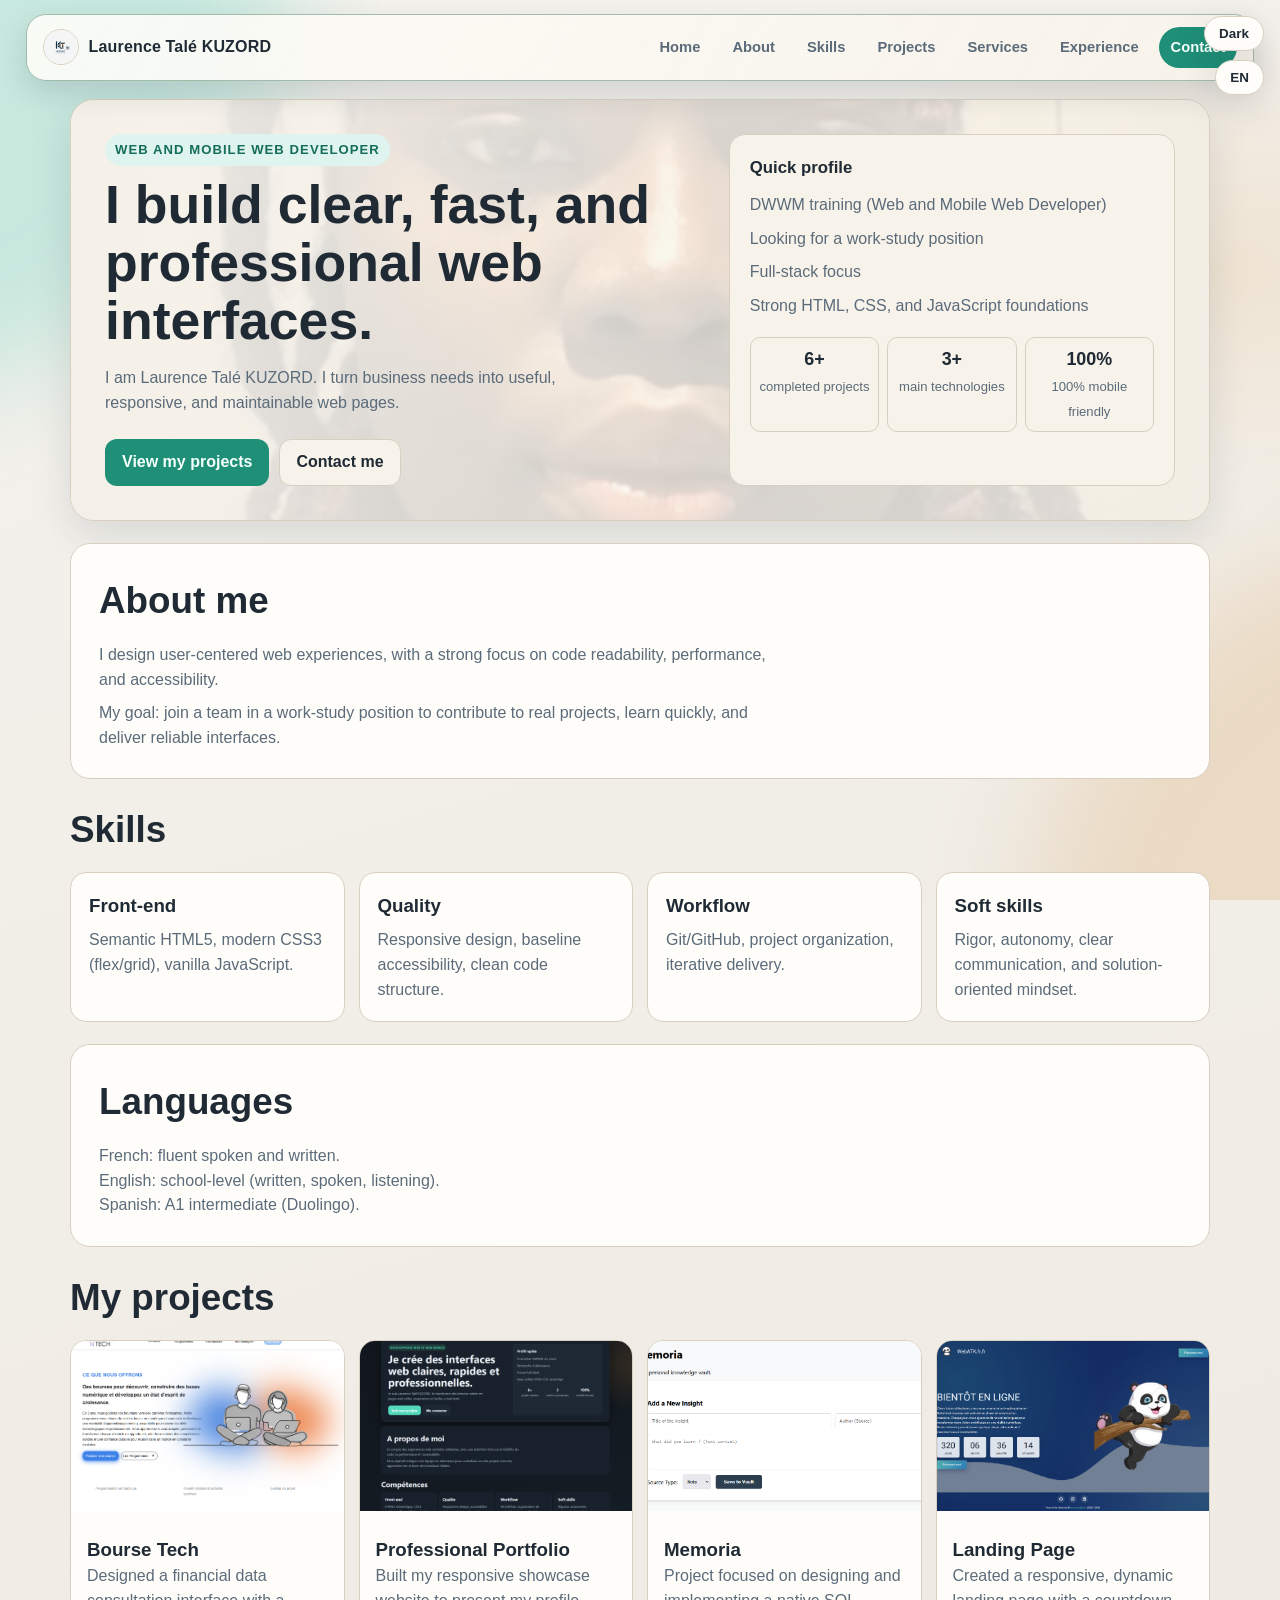
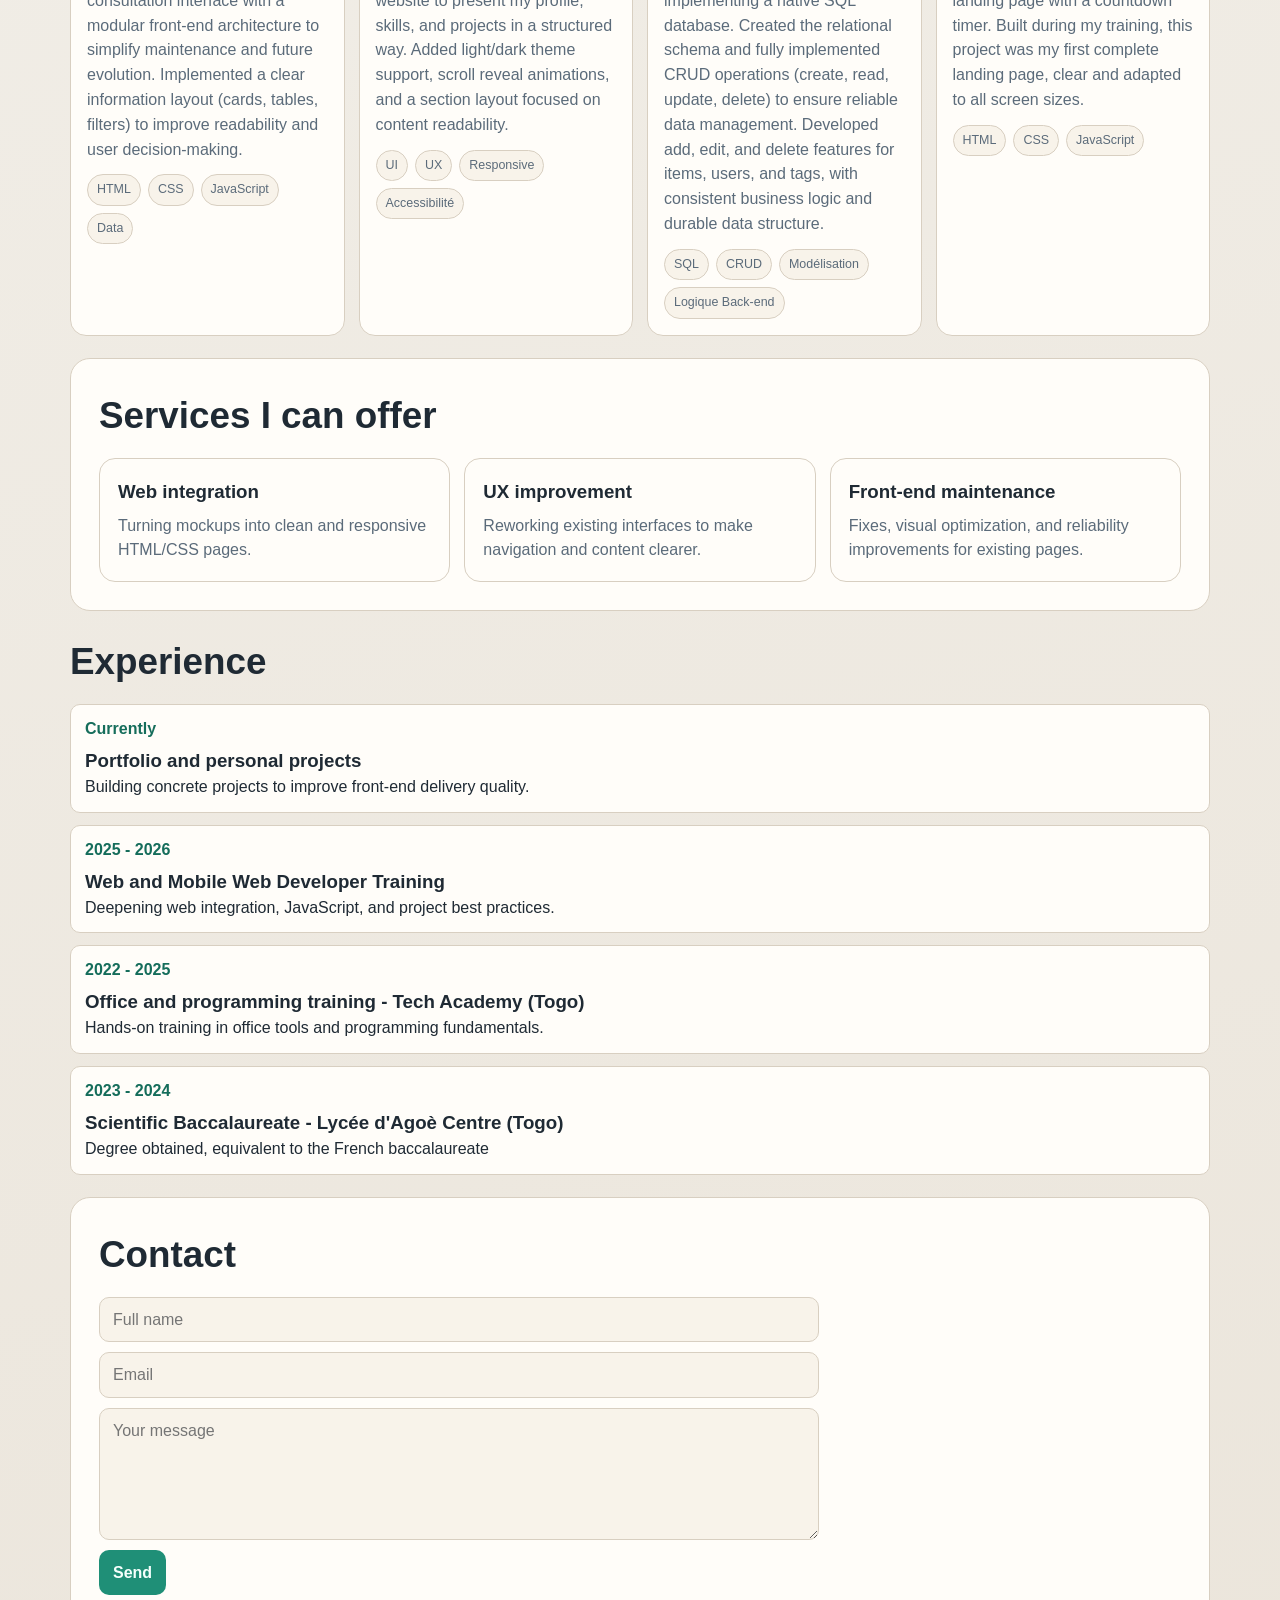
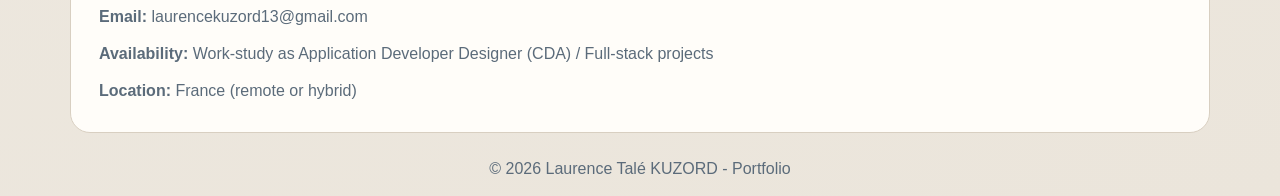
==== index.html @ 9d931af9 "Fix: remove broken background video and invalid custom font" ====
﻿<!doctype html>
<html lang="fr">

<head>
  <meta charset="UTF-8" />
  <meta name="viewport" content="width=device-width, initial-scale=1.0" />
  <title>Portfolio | Laurence Talé KUZORD - Développeuse Web</title>
  <meta name="title" content="Portfolio de Laurence Talé KUZORD - Développeuse Web" />
  <meta name="description"
    content="Portfolio de Laurence Talé KUZORD: développement front-end, intégration responsive, accessibilité et projets web concrets." />
  <meta name="robots" content="index,follow" />
  <meta property="og:type" content="website" />
  <meta property="og:url" content="https://www.monportfolio.test/" />
  <meta property="og:title" content="Portfolio de Laurence Talé KUZORD - Développeuse Web" />
  <meta property="og:description" content="Interfaces web modernes, performantes et accessibles." />
  <meta property="og:image" content="https://www.monportfolio.test/img/logo-800x800.webp" />
  <meta property="og:image:alt" content="Logo du portfolio" />
  <meta name="twitter:card" content="summary_large_image" />
  <meta name="twitter:url" content="https://www.monportfolio.test/" />
  <meta name="twitter:title" content="Portfolio de Laurence Talé KUZORD - Développeuse Web" />
  <meta name="twitter:description" content="Interfaces web modernes, performantes et accessibles." />

  <meta name="twitter:image" content="https://www.monportfolio.test/img/logo-800x800.webp" />
  <meta name="twitter:creator" content="laurenceKuzord" />
  <link rel="icon" href="img/logo-160x160.webp" type="image/webp" />
  <link rel="canonical" href="https://www.monportfolio.test/" />
  <link rel="stylesheet" href="assets/css/style.css" />
</head>

<body>
  <div class="background-scene" aria-hidden="true">
    <div class="background-overlay"></div>
  </div>

  <header class="site-header section">
    <a class="brand" href="#home" aria-label="Retour à l'accueil">
      <img src="img/logo-110x110.webp" alt="Logo Laurence Talé KUZORD" />
      <span>Laurence Talé KUZORD</span>
    </a>
    <button class="nav-toggle" type="button" aria-expanded="false" aria-controls="site-nav"
      aria-label="Ouvrir le menu">Menu</button>
    <nav class="nav" id="site-nav">
      <a href="#home" data-i18n="nav_home">Accueil</a>
      <a href="#about" data-i18n="nav_about">À propos</a>
      <a href="#skills" data-i18n="nav_skills">Compétences</a>
      <a href="#projects" data-i18n="nav_projects">Projets</a>
      <a href="#services" data-i18n="nav_services">Services</a>
      <a href="#experience" data-i18n="nav_experience">Parcours</a>
      <a class="nav-cta" href="#contact" data-i18n="nav_contact">Contact</a>
    </nav>
  </header>

  <main class="site-main">
    <section id="home" class='hero section'>
      <div class="hero-content">
        <p class="eyebrow" data-i18n="hero_eyebrow">Développeuse Web et Web Mobile</p>
        <h1 class="fade-in" data-i18n="hero_title">Je crée des interfaces web claires, rapides et professionnelles.</h1>
        <p class="hero-subtitle" data-i18n="hero_subtitle">
          Je suis Laurence Talé KUZORD. Je transforme des besoins métier en pages web utiles,
          responsives et faciles à maintenir.
        </p>
        <div class="hero-actions">
          <a class="btn btn-primary" href="#projects" data-i18n="hero_cta_projects">Voir mes projets</a>
          <a class="btn btn-ghost" href="#contact" data-i18n="hero_cta_contact">Me contacter</a>
        </div>
      </div>
      <aside class="hero-panel">
        <h2 data-i18n="quick_profile_title">Profil rapide</h2>
        <ul>
          <li data-i18n="quick_item_training">Formation DWWM (Développeuse web et web mobile)</li>
          <li data-i18n="quick_item_search">Recherche d'alternance</li>
          <li data-i18n="quick_item_focus">Focus Full-stack</li>
          <li data-i18n="quick_item_base">Base solide HTML CSS JavaScript</li>
        </ul>
        <div class="stats">
          <div>
            <strong>6+</strong>
            <span data-i18n="stats_projects">projets réalisés</span>
          </div>
          <div>
            <strong>3+</strong>
            <span data-i18n="stats_technos">technos principales</span>
          </div>
          <div>
            <strong>100%</strong>
            <span data-i18n="stats_mobile">mobile friendly</span>
          </div>
        </div>
      </aside>
    </section>

    <section id="about" class="section reveal surface">
      <h2 class="section-title" data-i18n="about_title">À propos de moi</h2>
      <p class="section-text" data-i18n="about_text_1">
        Je conçois des expériences web centrées utilisateur, avec une attention forte sur
        la lisibilité du code, la performance et l'accessibilité.
      </p>
      <p class="section-text" data-i18n="about_text_2">
        Mon objectif: intégrer une équipe en alternance pour contribuer sur des projets concrets,
        apprendre vite et livrer des interfaces fiables.
      </p>
    </section>

    <section id="skills" class="section reveal">
      <h2 class="section-title" data-i18n="skills_title">Compétences</h2>
      <div class="skills-grid">
        <article class="info-card">
          <h3 data-i18n="skills_front_title">Front-end</h3>
          <p data-i18n="skills_front_text">HTML5 sémantique, CSS3 moderne (flex/grid), JavaScript vanilla.</p>
        </article>
        <article class="info-card">
          <h3 data-i18n="skills_quality_title">Qualité</h3>
          <p data-i18n="skills_quality_text">Responsive design, accessibilité de base, structure de code propre.</p>
        </article>
        <article class="info-card">
          <h3 data-i18n="skills_workflow_title">Workflow</h3>
          <p data-i18n="skills_workflow_text">Git/GitHub, organisation de projet, itération par livrables.</p>
        </article>
        <article class="info-card">
          <h3 data-i18n="skills_soft_title">Soft skills</h3>
          <p data-i18n="skills_soft_text">Rigueur, autonomie, communication claire et orientation solution.</p>
        </article>
      </div>
    </section>

    <section id="languages" class="section reveal surface">
      <h2 class="section-title" data-i18n="languages_title">Langues</h2>
      <p class="section-text">
        <span data-i18n="languages_line_1">Français : maîtrise orale et écrite.</span><br />
        <span data-i18n="languages_line_2">Anglais : niveau scolaire (écrit, oral, compréhension).</span><br />
        <span data-i18n="languages_line_3">Espagnol : A1 intermédiaire (Duolingo).</span>
      </p>
    </section>

    <section id="projects" class="section reveal">
      <h2 class="section-title" data-i18n="projects_title">Mes projets</h2>
      <div class="projects">
        <article class="card">
          <img src="img/logo-800x800.webp" alt="Bourse Tech" loading="lazy" />
          <div class="card-content">
            <h3 data-i18n="project_1_title">Bourse Tech</h3>
            <p data-i18n="project_1_text">
              Conception d'une interface de consultation orientée données financières, avec une
              architecture front-end modulaire pour faciliter la maintenance et l'évolution du projet.
              Mise en place d'une présentation claire des informations (cartes, tableaux, filtres)
              afin d'améliorer la lecture et la prise de décision utilisateur.
            </p>
            <p class="chip-row">
              <span class="chip">HTML</span>
              <span class="chip">CSS</span>
              <span class="chip">JavaScript</span>
              <span class="chip">Data </span>
            </p>
          </div>
        </article>
        <article class="card">
          <img src="img/logo-200x200.webp" alt="Projet Portfolio" loading="lazy" />
          <div class="card-content">
            <h3 data-i18n="project_2_title">Portfolio Professionnel</h3>
            <p data-i18n="project_2_text">
              Réalisation de mon site vitrine responsive pour présenter mon profil, mes compétences
              et mes projets de manière structurée. Intégration d'un système de thème clair/sombre,
              d'animations de reveal au scroll et d'une organisation de sections orientée expérience
              utilisateur pour renforcer la lisibilité du contenu.
            </p>
            <p class="chip-row">
              <span class="chip">UI</span>
              <span class="chip">UX</span>
              <span class="chip">Responsive</span>
              <span class="chip">Accessibilité</span>
            </p>
          </div>
        </article>
        <article class="card">
          <img src="img/logo-96x96.webp" alt="Projet Memoria" loading="lazy" />
          <div class="card-content">
            <h3 data-i18n="project_3_title">Memoria</h3>
            <p data-i18n="project_3_text">
              Projet centré sur la conception et l'implémentation d'une base de données en SQL natif.
              Création du schéma relationnel et mise en œuvre complète des opérations CRUD (création,
              lecture, mise à jour, suppression) pour garantir une gestion fiable des données.
              Développement des fonctionnalités d'ajout, modification et suppression des pépites,
              des utilisateurs et des tags, avec une logique métier cohérente et une structure
              de données durable.
            </p>
            <p class="chip-row">
              <span class="chip">SQL</span>
              <span class="chip">CRUD</span>
              <span class="chip">Modélisation</span>
              <span class="chip">Logique Back-end</span>
            </p>
          </div>
        </article>
        <article class="card">
          <img src="img/logo-700x700.webp" alt="Projet Landing Page" loading="lazy" />
          <div class="card-content">
            <h3 data-i18n="project_4_title">Landing Page</h3>
            <p data-i18n="project_4_text">
              Création d'une landing page responsive et dynamique avec un compte à rebours.
              Ce projet, réalisé en formation, m'a permis de concevoir pour la première fois
              une landing page complète, claire et adaptée à tous les écrans.
            </p>
            <p class="chip-row">
              <span class="chip">HTML</span>
              <span class="chip">CSS</span>
              <span class="chip">JavaScript</span>
            </p>
          </div>
        </article>
      </div>
    </section>

    <section id="services" class="section reveal surface">
      <h2 class="section-title" data-i18n="services_title">Services que je peux proposer</h2>
      <div class="services-list">
        <article class="info-card">
          <h3 data-i18n="service_1_title">Intégration web</h3>
          <p data-i18n="service_1_text">Transformation de maquettes en pages HTML/CSS propres et adaptatives.</p>
        </article>
        <article class="info-card">
          <h3 data-i18n="service_2_title">Amélioration UX</h3>
          <p data-i18n="service_2_text">Reprise d'interfaces existantes pour clarifier la navigation et les contenus.
          </p>
        </article>
        <article class="info-card">
          <h3 data-i18n="service_3_title">Maintenance front</h3>
          <p data-i18n="service_3_text">Corrections, optimisation visuelle, et fiabilisation de pages existantes.</p>
        </article>
      </div>
    </section>

    <section id="experience" class="section reveal">
      <h2 class="section-title" data-i18n="experience_title">Parcours</h2>
      <div class="timeline">
        <article class="timeline-item">
          <p class="timeline-date" data-i18n="exp_1_date">Actuellement</p>
          <h3 data-i18n="exp_1_title">Portfolio et projets personnels</h3>
          <p data-i18n="exp_1_text">Création de projets concrets pour renforcer la qualité de livraison front-end.</p>
        </article>
        <article class="timeline-item">
          <p class="timeline-date" data-i18n="exp_2_date">2025 - 2026</p>
          <h3 data-i18n="exp_2_title">Formation Développeuse Web et Web Mobile</h3>
          <p data-i18n="exp_2_text">Approfondissement en intégration web, JavaScript et bonnes pratiques de projet.</p>
        </article>
        <article class="timeline-item">
          <p class="timeline-date" data-i18n="exp_3_date">2022 - 2025</p>
          <h3 data-i18n="exp_3_title">Formation en bureautique et en programmation - Tech Academy (Togo)</h3>
          <p data-i18n="exp_3_text">Formation pratique en outils bureautiques et en bases de la programmation.</p>
        </article>
        <article class="timeline-item">
          <p class="timeline-date" data-i18n="exp_4_date">2023 - 2024</p>
          <h3 data-i18n="exp_4_title">Baccalauréat scientifique - Lycée d'Agoè Centre (Togo)</h3>
          <p data-i18n="exp_4_text">Diplôme obtenu, équivalent au baccalauréat français.</p>
        </article>
      </div>
    </section>

    <section id="contact" class="section reveal surface">
      <h2 class="section-title" data-i18n="contact_title">Contact</h2>
      <form class="contact-form" action="https://formsubmit.co/laurencekuzord13@gmail.com" method="POST"
        data-next-path="pages/message-envoye.html">
        <input type="hidden" name="_subject" value="Nouveau message depuis ton portfolio" />
        <input type="hidden" name="_captcha" value="false" />
        <input type="hidden" name="_template" value="table" />
        <input type="hidden" name="_next" value="https://formsubmit.co/thanks" />
        <input type="text" name="_honey" style="display:none" tabindex="-1" autocomplete="off" />
        <input type="text" name="name" required autocomplete="name" placeholder="Nom complet"
          data-i18n-placeholder="contact_name" />
        <input type="email" name="email" required autocomplete="email" placeholder="Email"
          data-i18n-placeholder="contact_email" />
        <textarea name="message" rows="5" required placeholder="Votre message"
          data-i18n-placeholder="contact_message"></textarea>
        <button type="submit" data-i18n="contact_submit">Envoyer</button>
      </form>
      <div class="contact-cards">
        <p class="section-text"><strong data-i18n="contact_email_label">Email:</strong> laurencekuzord13@gmail.com</p>
        <p class="section-text"><strong data-i18n="contact_availability_label">Disponibilité:</strong> <span
            data-i18n="contact_availability_value">Alternance Conceptrice développeuse d'application (CDA) / Projets
            full-stack</span></p>
        <p class="section-text"><strong data-i18n="contact_zone_label">Zone:</strong> <span
            data-i18n="contact_zone_value">France (remote ou hybride)</span></p>
      </div>
    </section>
  </main>

  <footer class="site-footer section">
    <p>
      &copy; <span id="js-year">2026</span>
      <span data-i18n="footer_text">Laurence Talé KUZORD - Portfolio</span>
    </p>
  </footer>

  <script src="assets/js/app.js"></script>
</body>

</html>
---- assets/css/style.css ----
﻿:root {
  --font-base: "Segoe UI", Tahoma, sans-serif;
  --bg: #f4f2ed;
  --bg-2: #ebe5db;
  --panel: #fffdf9;
  --panel-strong: #f8f3ea;
  --text: #1f2a34;
  --muted: #5b6b7a;
  --line: #d8cfc1;
  --accent: #1f8f77;
  --accent-2: #156d5b;
  --accent-soft: #dff4ef;
  --shadow: 0 14px 40px rgba(25, 43, 56, 0.12);
}

[data-theme="dark"] {
  --bg: #11161c;
  --bg-2: #1a242f;
  --panel: #17202b;
  --panel-strong: #1d2834;
  --text: #edf2f8;
  --muted: #b6c0cd;
  --line: #2d3b4b;
  --accent: #53d8bb;
  --accent-2: #3db89f;
  --accent-soft: #213a36;
  --shadow: 0 18px 48px rgba(0, 0, 0, 0.38);
}

* {
  box-sizing: border-box;
  margin: 0;
  padding: 0;
}

html {
  scroll-behavior: smooth;
}

body {
  position: relative;
  isolation: isolate;
  min-height: 100dvh;
  font-family: var(--font-base);
  color: var(--text);
  line-height: 1.55;
  background:
    radial-gradient(900px 480px at 12% -8%, #d9ece7 0%, transparent 62%),
    radial-gradient(800px 420px at 95% 8%, #efe3d2 0%, transparent 58%),
    linear-gradient(165deg, var(--bg), var(--bg-2));
}

[data-theme="dark"] body {
  background:
    radial-gradient(900px 480px at 12% -8%, #1e3a37 0%, transparent 62%),
    radial-gradient(800px 420px at 95% 8%, #3a2f22 0%, transparent 58%),
    linear-gradient(165deg, var(--bg), var(--bg-2));
}

.background-scene {
  position: fixed;
  inset: 0;
  z-index: -2;
  overflow: hidden;
  pointer-events: none;
}

.background-video {
  width: 100%;
  height: 100%;
  object-fit: cover;
  opacity: 0.24;
  filter: saturate(1.08) contrast(1.05);
}

[data-theme="dark"] .background-video {
  opacity: 0.2;
  filter: saturate(0.92) brightness(0.62) contrast(1.15);
}

.background-overlay {
  position: absolute;
  inset: -16%;
}

.background-overlay::before,
.background-overlay::after {
  content: "";
  position: absolute;
  width: 62vmax;
  height: 62vmax;
  border-radius: 50%;
  opacity: 0.28;
  filter: blur(56px);
}

.background-overlay::before {
  top: -22%;
  left: -18%;
  background: #56d0bb;
  animation: floatBlobOne 18s ease-in-out infinite alternate;
}

.background-overlay::after {
  right: -20%;
  bottom: -24%;
  background: #d9a86c;
  animation: floatBlobTwo 22s ease-in-out infinite alternate;
}

@keyframes floatBlobOne {
  0% {
    transform: translate3d(-2%, 0, 0) scale(1);
  }
  100% {
    transform: translate3d(8%, 8%, 0) scale(1.12);
  }
}

@keyframes floatBlobTwo {
  0% {
    transform: translate3d(0, 0, 0) scale(1);
  }
  100% {
    transform: translate3d(-10%, -8%, 0) scale(1.14);
  }
}

a {
  color: inherit;
}

.site-main {
  display: grid;
  gap: 22px;
  padding: 0 0 24px;
}

.section {
  width: min(1140px, 92%);
  margin: 0 auto;
}

.site-header {
  position: sticky;
  top: 12px;
  z-index: 1100;
  width: min(1280px, 96vw);
  display: flex;
  align-items: center;
  justify-content: space-between;
  gap: 18px;
  padding: 12px 16px;
  margin-top: 14px;
  margin-bottom: 18px;
  border: 1px solid color-mix(in srgb, var(--line) 70%, var(--accent) 30%);
  border-radius: 20px;
  backdrop-filter: blur(10px);
  box-shadow: 0 12px 28px rgba(20, 34, 48, 0.14);
  background:
    linear-gradient(120deg, color-mix(in srgb, var(--panel) 88%, transparent), color-mix(in srgb, var(--panel-strong) 78%, transparent));
}

.nav-toggle {
  display: none;
  border: 1px solid var(--line);
  border-radius: 999px;
  padding: 8px 12px;
  font: 700 0.88rem/1 var(--font-base);
  color: var(--text);
  background: var(--panel);
  cursor: pointer;
}

.brand {
  display: inline-flex;
  align-items: center;
  gap: 10px;
  font-weight: 800;
  text-decoration: none;
  letter-spacing: 0.01em;
}

.brand img {
  width: 36px;
  height: 36px;
  border-radius: 50%;
  border: 1px solid var(--line);
}

.nav {
  display: flex;
  align-items: center;
  flex-wrap: wrap;
  justify-content: flex-end;
  gap: 8px;
}

.nav a {
  text-decoration: none;
  font-weight: 700;
  font-size: 0.92rem;
  color: var(--muted);
  padding: 8px 11px;
  border: 1px solid transparent;
  border-radius: 999px;
  transition: background-color 0.2s ease, color 0.2s ease, border-color 0.2s ease;
}

.nav a:hover {
  color: var(--text);
  background: var(--accent-soft);
  border-color: color-mix(in srgb, var(--accent) 40%, var(--line));
}

.nav .nav-cta {
  color: #f5fffc;
  background: var(--accent);
  border-color: transparent;
}

.nav .nav-cta:hover {
  color: #f5fffc;
  background: var(--accent-2);
  border-color: transparent;
}

.hero {
  position: relative;
  overflow: hidden;
  display: grid;
  grid-template-columns: 1.15fr 0.85fr;
  gap: 20px;
  align-items: stretch;
  padding: 34px;
  border-radius: 24px;
  border: 1px solid var(--line);
  background: var(--panel);
  box-shadow: var(--shadow);
}

.hero::before,
.hero::after {
  content: "";
  position: absolute;
  inset: 0;
  pointer-events: none;
}

.hero::before {
  z-index: 0;
  background-image: url("../../img/logo-500x500.webp");
  background-size: cover;
  background-position: center;
  opacity: 0.36;
  filter: saturate(1.05) brightness(1.08);
  transform: scale(1);
}

.hero::after {
  z-index: 0;
  background:
    linear-gradient(105deg, rgba(244, 242, 237, 0.78) 12%, rgba(244, 242, 237, 0.52) 56%, rgba(244, 242, 237, 0.68) 100%);
}

[data-theme="dark"] .hero::before {
  opacity: 0.28;
  filter: saturate(0.95) brightness(0.9);
}

[data-theme="dark"] .hero::after {
  background:
    linear-gradient(105deg, rgba(17, 22, 28, 0.78) 12%, rgba(17, 22, 28, 0.56) 56%, rgba(17, 22, 28, 0.72) 100%);
}

.hero-content,
.hero-panel {
  position: relative;
  z-index: 1;
}

.hero-content h1 {
  font-size: clamp(2rem, 4.8vw, 3.35rem);
  line-height: 1.08;
  margin: 10px 0 16px;
  max-width: 22ch;
}

.eyebrow {
  display: inline-flex;
  align-items: center;
  font-size: 0.82rem;
  font-weight: 800;
  letter-spacing: 0.08em;
  text-transform: uppercase;
  color: var(--accent-2);
  padding: 6px 10px;
  border-radius: 999px;
  background: var(--accent-soft);
}

.hero-subtitle {
  color: var(--muted);
  max-width: 56ch;
}

.hero-actions {
  display: flex;
  flex-wrap: wrap;
  gap: 10px;
  margin-top: 24px;
}

.btn {
  display: inline-flex;
  align-items: center;
  justify-content: center;
  min-height: 44px;
  padding: 10px 16px;
  border-radius: 12px;
  font-weight: 800;
  text-decoration: none;
  border: 1px solid transparent;
}

.btn-primary {
  color: #f5fffc;
  background: var(--accent);
}

.btn-primary:hover {
  background: var(--accent-2);
}

.btn-ghost {
  color: var(--text);
  border-color: var(--line);
  background: var(--panel-strong);
}

.hero-panel {
  padding: 20px;
  border-radius: 16px;
  border: 1px solid var(--line);
  background: var(--panel-strong);
}

.hero-panel h2 {
  font-size: 1.05rem;
  margin-bottom: 12px;
}

.hero-panel ul {
  list-style: none;
  display: grid;
  gap: 9px;
  margin-bottom: 18px;
}

.hero-panel li {
  color: var(--muted);
}

.stats {
  display: grid;
  grid-template-columns: repeat(3, minmax(0, 1fr));
  gap: 8px;
}

.stats div {
  border: 1px solid var(--line);
  border-radius: 10px;
  padding: 8px;
  text-align: center;
}

.stats strong {
  display: block;
  font-size: 1.12rem;
}

.stats span {
  color: var(--muted);
  font-size: 0.82rem;
}

.surface {
  border: 1px solid var(--line);
  border-radius: 20px;
  padding: 28px;
  background: var(--panel);
}

.section-title {
  font-size: clamp(1.55rem, 3.4vw, 2.3rem);
  margin-bottom: 14px;
}

.section-text {
  max-width: 78ch;
  color: var(--muted);
  overflow-wrap: anywhere;
}

.section-text + .section-text {
  margin-top: 8px;
}

.skills-grid,
.services-list,
.projects {
  display: grid;
  grid-template-columns: repeat(auto-fit, minmax(230px, 1fr));
  gap: 14px;
}

.info-card,
.card {
  border: 1px solid var(--line);
  border-radius: 16px;
  background: var(--panel);
  overflow: hidden;
  transition: transform 0.3s ease, box-shadow 0.3s ease, border-color 0.3s ease;
}

.card.is-animated,
.info-card.is-animated,
.timeline-item.is-animated {
  opacity: 0;
  transform: translateY(26px) scale(0.98);
}

.card.in-view,
.info-card.in-view,
.timeline-item.in-view {
  opacity: 1;
  transform: translateY(0) scale(1);
  transition:
    opacity 0.55s ease,
    transform 0.55s ease,
    box-shadow 0.3s ease,
    border-color 0.3s ease;
  transition-delay: var(--card-delay, 0ms);
}

.info-card {
  padding: 18px;
}

.info-card h3 {
  margin-bottom: 8px;
}

.info-card p {
  color: var(--muted);
}

.card img {
  width: 100%;
  height: 170px;
  object-fit: cover;
  cursor: zoom-in;
  transition: transform 0.35s ease;
}

.card:hover img {
  transform: scale(1.03);
}

.card:hover,
.info-card:hover,
.timeline-item:hover {
  transform: translateY(-6px);
  box-shadow: var(--shadow);
  border-color: color-mix(in srgb, var(--accent) 42%, var(--line));
}

.card-content {
  padding: 16px;
}

.card-content p {
  color: var(--muted);
}

.chip-row {
  display: flex;
  flex-wrap: wrap;
  gap: 7px;
  margin-top: 12px;
}

.chip {
  font-size: 0.78rem;
  padding: 5px 9px;
  border-radius: 999px;
  border: 1px solid var(--line);
  background: var(--panel-strong);
}

.timeline {
  display: grid;
  gap: 12px;
}

.timeline-item {
  border-left: 4px solid var(--accent);
  border-radius: 10px;
  padding: 12px 14px;
  background: var(--panel);
  border: 1px solid var(--line);
}

.timeline-date {
  color: var(--accent-2);
  font-weight: 800;
  margin-bottom: 4px;
}

.contact-form {
  display: grid;
  gap: 10px;
  max-width: 720px;
}

.contact-form input,
.contact-form textarea,
.contact-form button {
  border-radius: 10px;
  border: 1px solid var(--line);
  font: 500 1rem/1.35 var(--font-base);
  padding: 11px 13px;
}

.contact-form input,
.contact-form textarea {
  color: var(--text);
  background: var(--panel-strong);
}

.contact-form button {
  width: fit-content;
  cursor: pointer;
  font-weight: 800;
  border-color: transparent;
  color: #f5fffc;
  background: var(--accent);
}

.contact-form button:hover {
  background: var(--accent-2);
}

.contact-cards {
  margin-top: 10px;
  display: grid;
  gap: 4px;
}

.site-footer {
  text-align: center;
  color: var(--muted);
  margin-bottom: 14px;
}

.fade-in {
  opacity: 0;
  animation: fadeIn 0.9s ease forwards;
}

@keyframes fadeIn {
  to {
    opacity: 1;
  }
}

.reveal {
  opacity: 0;
  transform: translateY(32px);
  transition: transform 0.6s ease, opacity 0.6s ease;
}

.reveal.active {
  opacity: 1;
  transform: translateY(0);
}

.theme-toggle,
.lang-toggle,
.scroll-top {
  position: fixed;
  right: 16px;
  border: 1px solid var(--line);
  border-radius: 999px;
  padding: 10px 14px;
  font: 700 0.84rem/1 var(--font-base);
  color: var(--text);
  background: var(--panel);
  cursor: pointer;
  box-shadow: var(--shadow);
  z-index: 2000;
}

.theme-toggle {
  top: 16px;
}

.lang-toggle {
  top: 60px;
}

.scroll-top {
  bottom: 16px;
  opacity: 0;
  pointer-events: none;
  transform: translateY(8px);
  transition: opacity 0.2s ease, transform 0.2s ease;
}

.scroll-top.is-visible {
  opacity: 1;
  pointer-events: auto;
  transform: translateY(0);
}

.project-lightbox {
  position: fixed;
  inset: 0;
  z-index: 4000;
  display: grid;
  place-items: center;
  padding: 18px;
  background: rgba(10, 14, 20, 0.78);
  opacity: 0;
  pointer-events: none;
  transition: opacity 0.28s ease;
}

.project-lightbox.is-open {
  opacity: 1;
  pointer-events: auto;
}

.project-lightbox-panel {
  width: min(860px, 100%);
  max-height: 92dvh;
  overflow: auto;
  border-radius: 16px;
  border: 1px solid var(--line);
  background: var(--panel);
  box-shadow: var(--shadow);
  transform: translateY(12px) scale(0.98);
  transition: transform 0.28s ease;
}

.project-lightbox.is-open .project-lightbox-panel {
  transform: translateY(0) scale(1);
}

.project-lightbox-image {
  width: 100%;
  max-height: 58dvh;
  object-fit: cover;
  display: block;
}

.project-lightbox-content {
  padding: 16px;
}

.project-lightbox-content h3 {
  margin-bottom: 8px;
}

.project-lightbox-content p {
  color: var(--muted);
}

.project-lightbox-close {
  position: absolute;
  top: 20px;
  right: 20px;
  z-index: 4100;
  width: 40px;
  height: 40px;
  border: 1px solid var(--line);
  border-radius: 999px;
  color: var(--text);
  background: var(--panel);
  font: 700 1.1rem/1 var(--font-base);
  cursor: pointer;
}

:focus-visible {
  outline: 3px solid var(--accent);
  outline-offset: 2px;
}

@media (max-width: 980px) {
  .site-header {
    position: static;
    flex-wrap: wrap;
    align-items: center;
    gap: 10px;
    margin-bottom: 14px;
  }

  .nav-toggle {
    display: inline-flex;
    margin-left: auto;
  }

  .nav {
    width: 100%;
    max-height: 0;
    overflow: hidden;
    gap: 6px;
    padding-top: 0;
    transition: max-height 0.28s ease, padding-top 0.28s ease;
  }

  .nav.is-open {
    max-height: 420px;
    padding-top: 8px;
  }

  .nav a {
    width: 100%;
    text-align: center;
    padding: 9px 12px;
    border: 1px solid var(--line);
    background: var(--panel-strong);
  }

  .nav .nav-cta {
    color: #f5fffc;
    background: var(--accent);
    border-color: transparent;
  }

  .hero {
    grid-template-columns: 1fr;
    padding: 20px;
  }

  .theme-toggle,
  .lang-toggle,
  .scroll-top {
    right: 12px;
    padding: 9px 12px;
  }
}

@media (max-width: 640px) {
  .section {
    width: 94%;
  }

  .site-header {
    padding: 12px 14px;
  }

  .brand span {
    font-size: 0.92rem;
  }

  .stats {
    grid-template-columns: 1fr;
  }

  .surface {
    padding: 20px;
  }

  .hero {
    padding: 16px;
  }

  .hero-content h1 {
    max-width: none;
  }

  .hero-actions {
    flex-direction: column;
    align-items: stretch;
  }

  .btn {
    width: 100%;
  }

  .skills-grid,
  .services-list,
  .projects {
    grid-template-columns: 1fr;
  }

  .theme-toggle {
    top: 10px;
  }

  .lang-toggle {
    top: 50px;
  }

  .scroll-top {
    bottom: 10px;
  }
}

@media (max-width: 400px) {
  .section {
    width: 96%;
  }

  .surface {
    padding: 16px;
  }

  .project-lightbox {
    padding: 10px;
  }

  .project-lightbox-content {
    padding: 12px;
  }

  .project-lightbox-close {
    top: 10px;
    right: 10px;
  }
}

@media (prefers-reduced-motion: reduce) {
  *,
  *::before,
  *::after {
    animation-duration: 0.01ms !important;
    animation-iteration-count: 1 !important;
    transition-duration: 0.01ms !important;
    scroll-behavior: auto !important;
  }

  .background-video {
    display: none;
  }

  .background-overlay::before,
  .background-overlay::after {
    animation: none;
  }
}
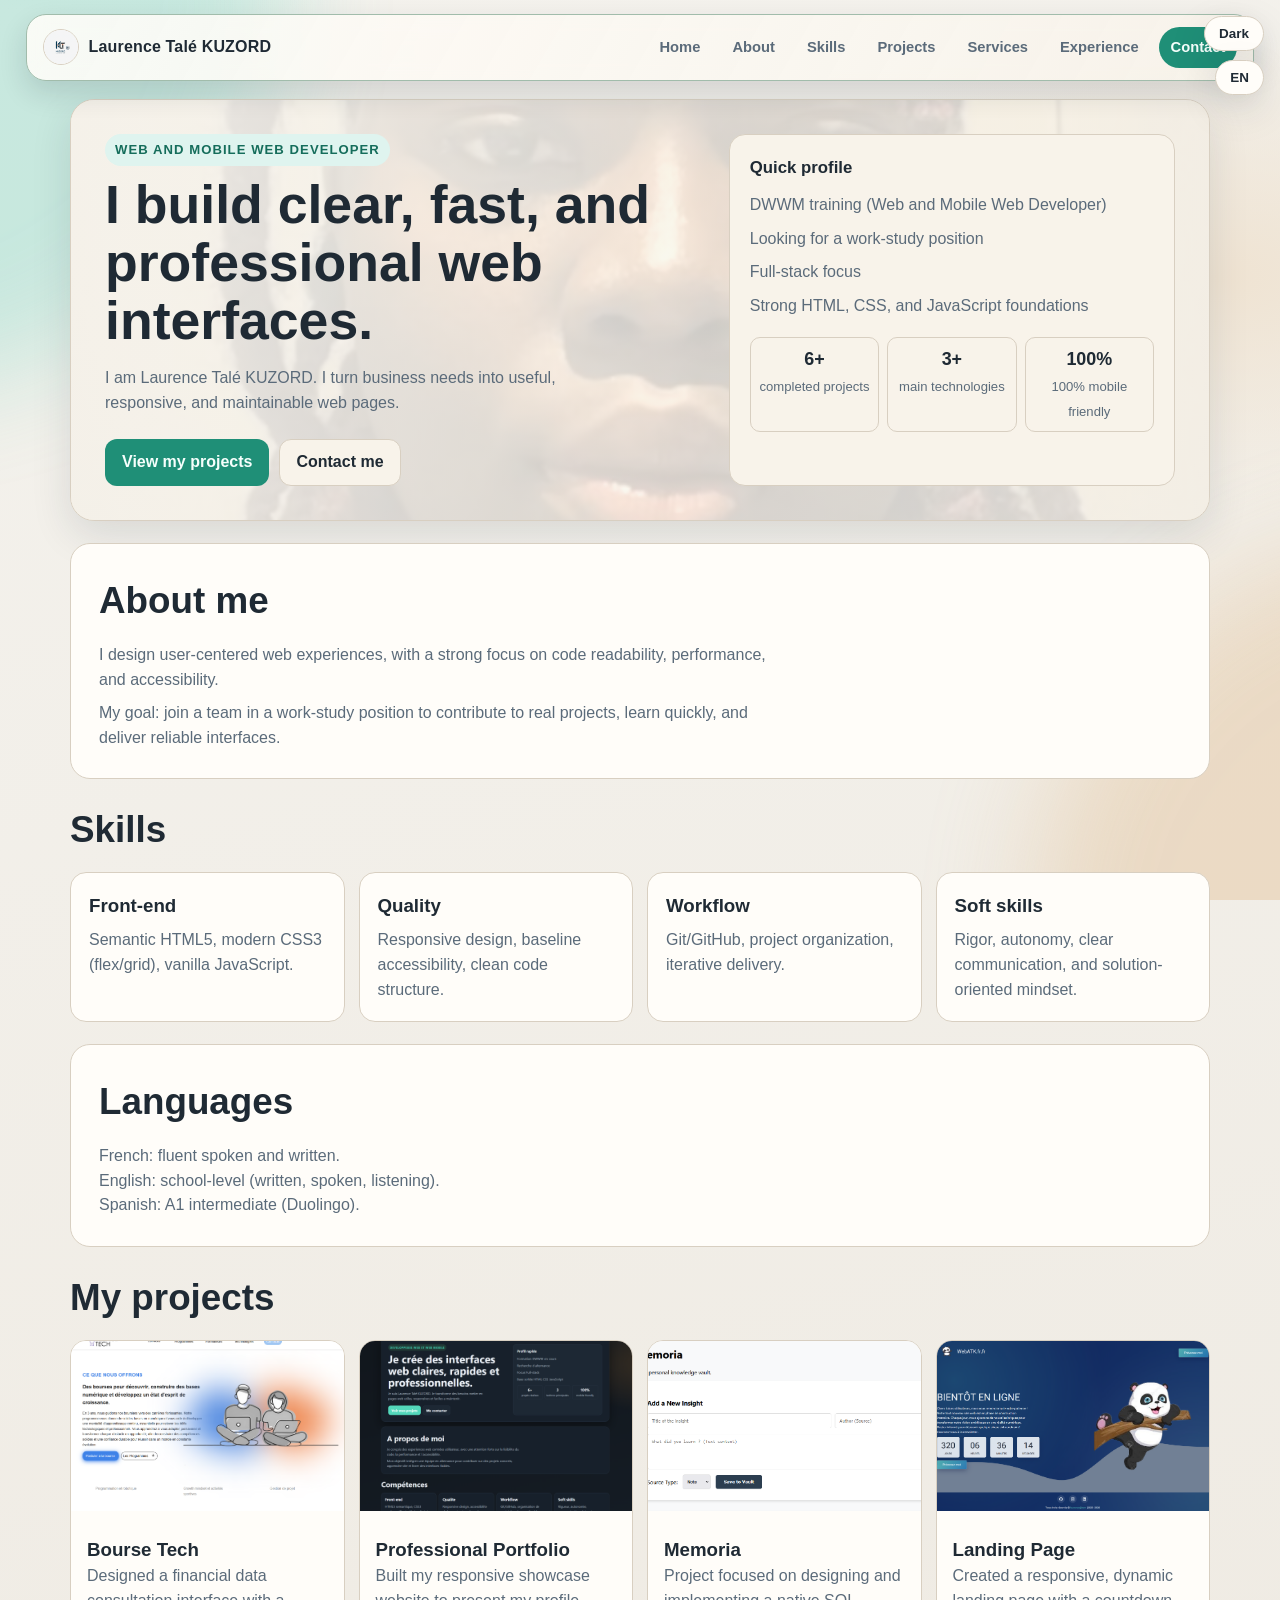
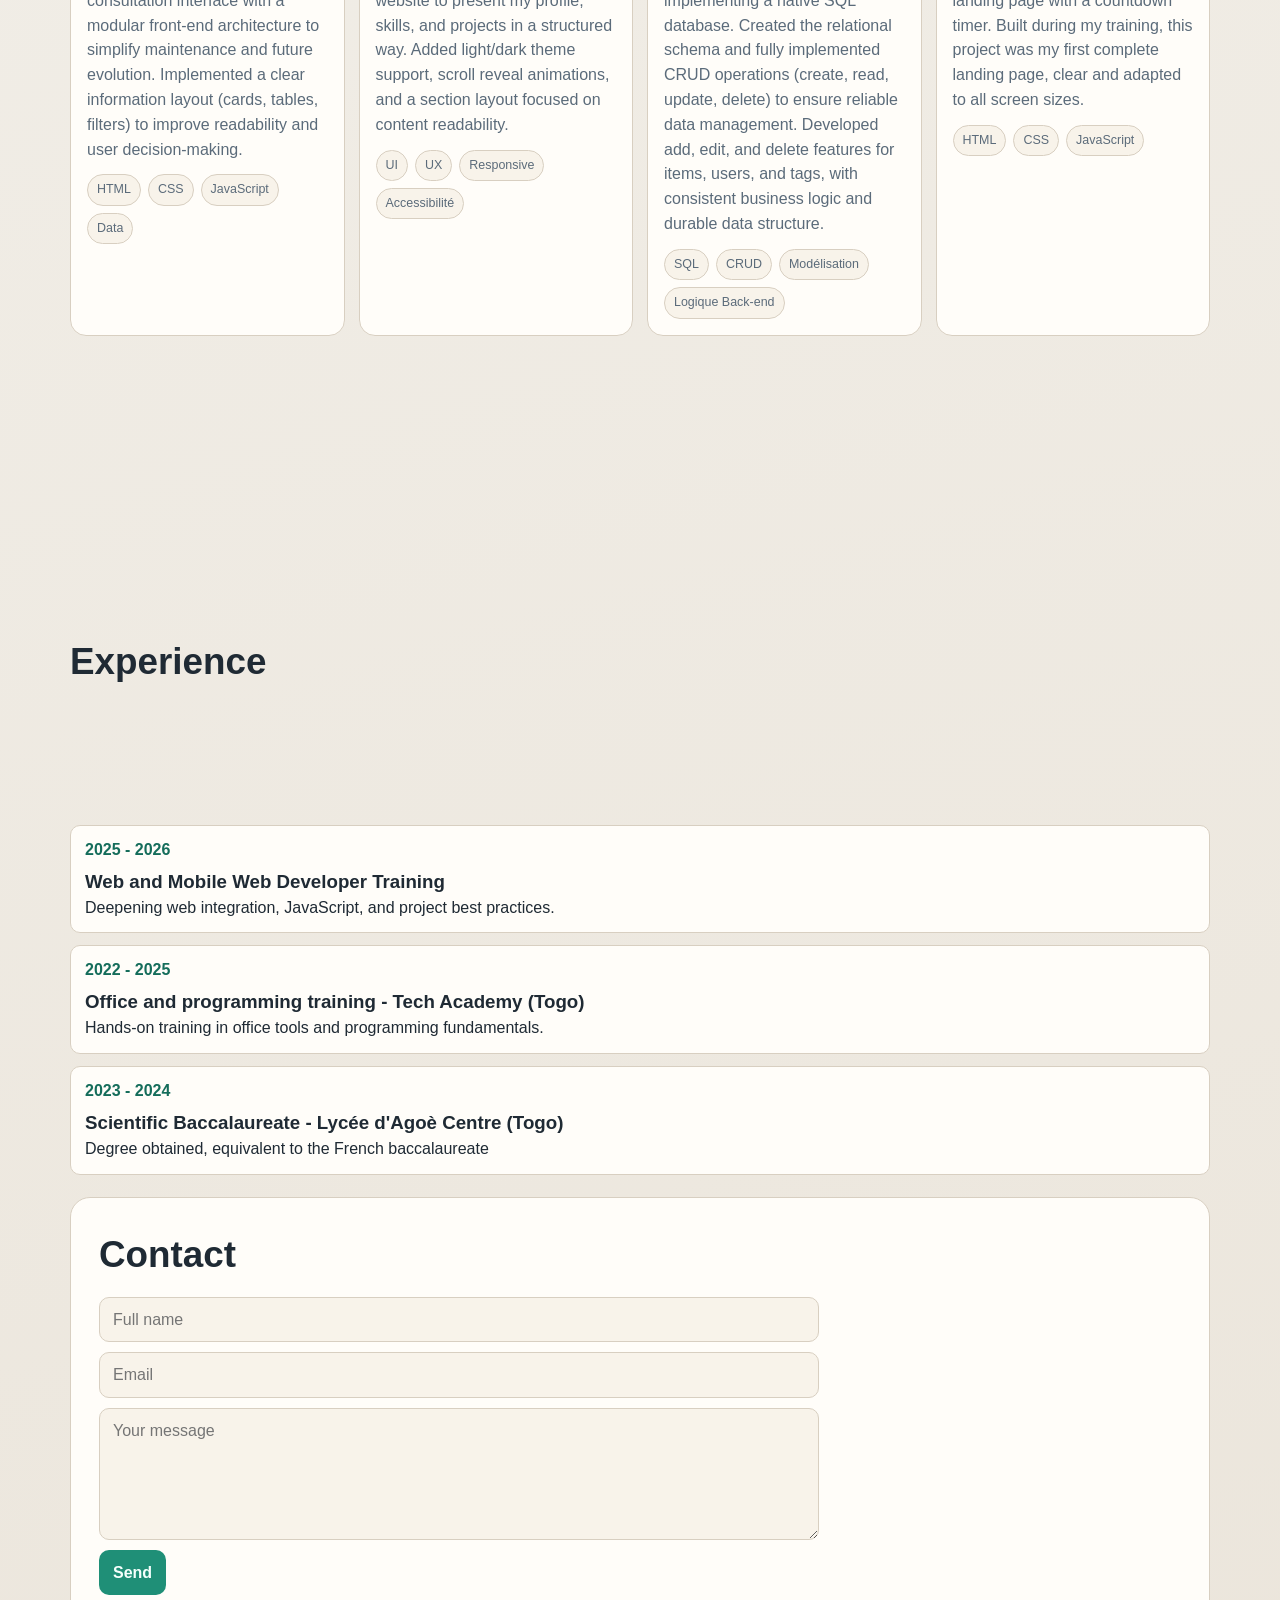
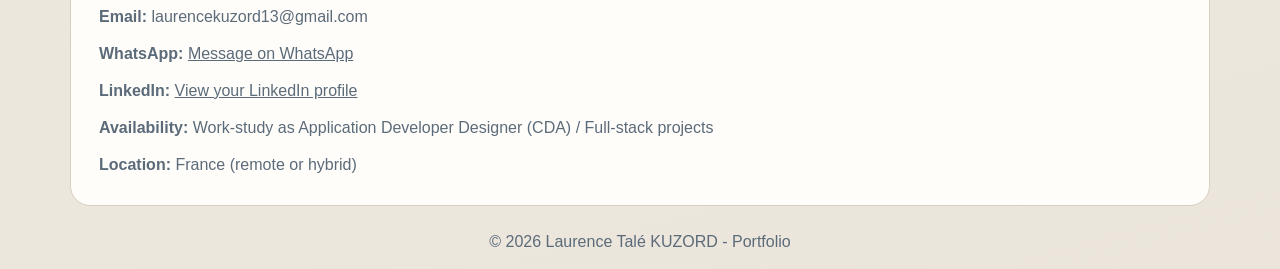
==== commit f33550ac: "feat(contact): add WhatsApp and LinkedIn links with real profile details" ====
--- a/index.html
+++ b/index.html
@@ -274,6 +274,16 @@
       </form>
       <div class="contact-cards">
         <p class="section-text"><strong data-i18n="contact_email_label">Email:</strong> laurencekuzord13@gmail.com</p>
+        <p class="section-text">
+          <strong data-i18n="contact_whatsapp_label">WhatsApp:</strong>
+          <a href="https://wa.me/33768165909?text=Bonjour%20Laurence%2C%20je%20vous%20contacte%20depuis%20votre%20portfolio."
+            target="_blank" rel="noopener noreferrer" data-i18n="contact_whatsapp_cta">Vous écrire sur WhatsApp</a>
+        </p>
+        <p class="section-text">
+          <strong data-i18n="contact_linkedin_label">LinkedIn:</strong>
+          <a href="https://www.linkedin.com/in/laurence-kuzord" target="_blank" rel="noopener noreferrer"
+            data-i18n="contact_linkedin_cta">Voir votre profil LinkedIn</a>
+        </p>
         <p class="section-text"><strong data-i18n="contact_availability_label">Disponibilité:</strong> <span
             data-i18n="contact_availability_value">Alternance Conceptrice développeuse d'application (CDA) / Projets
             full-stack</span></p>
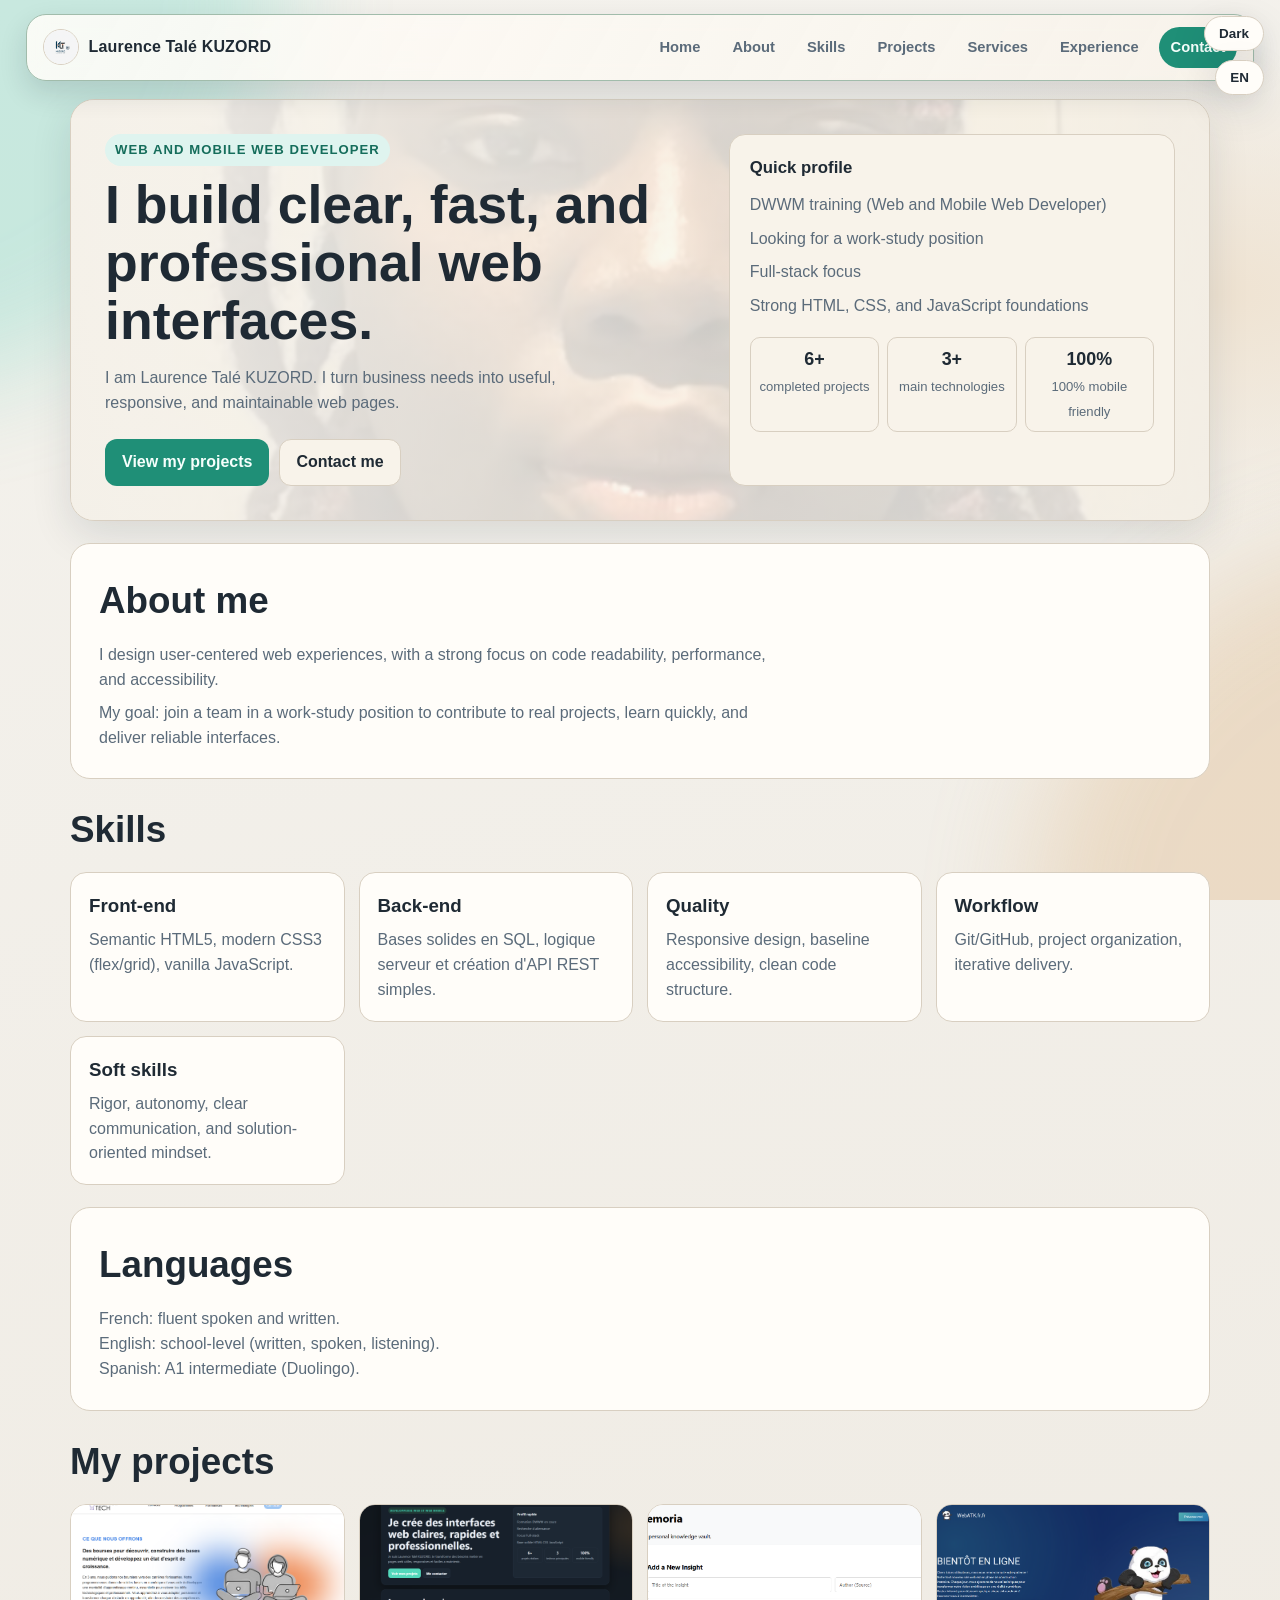
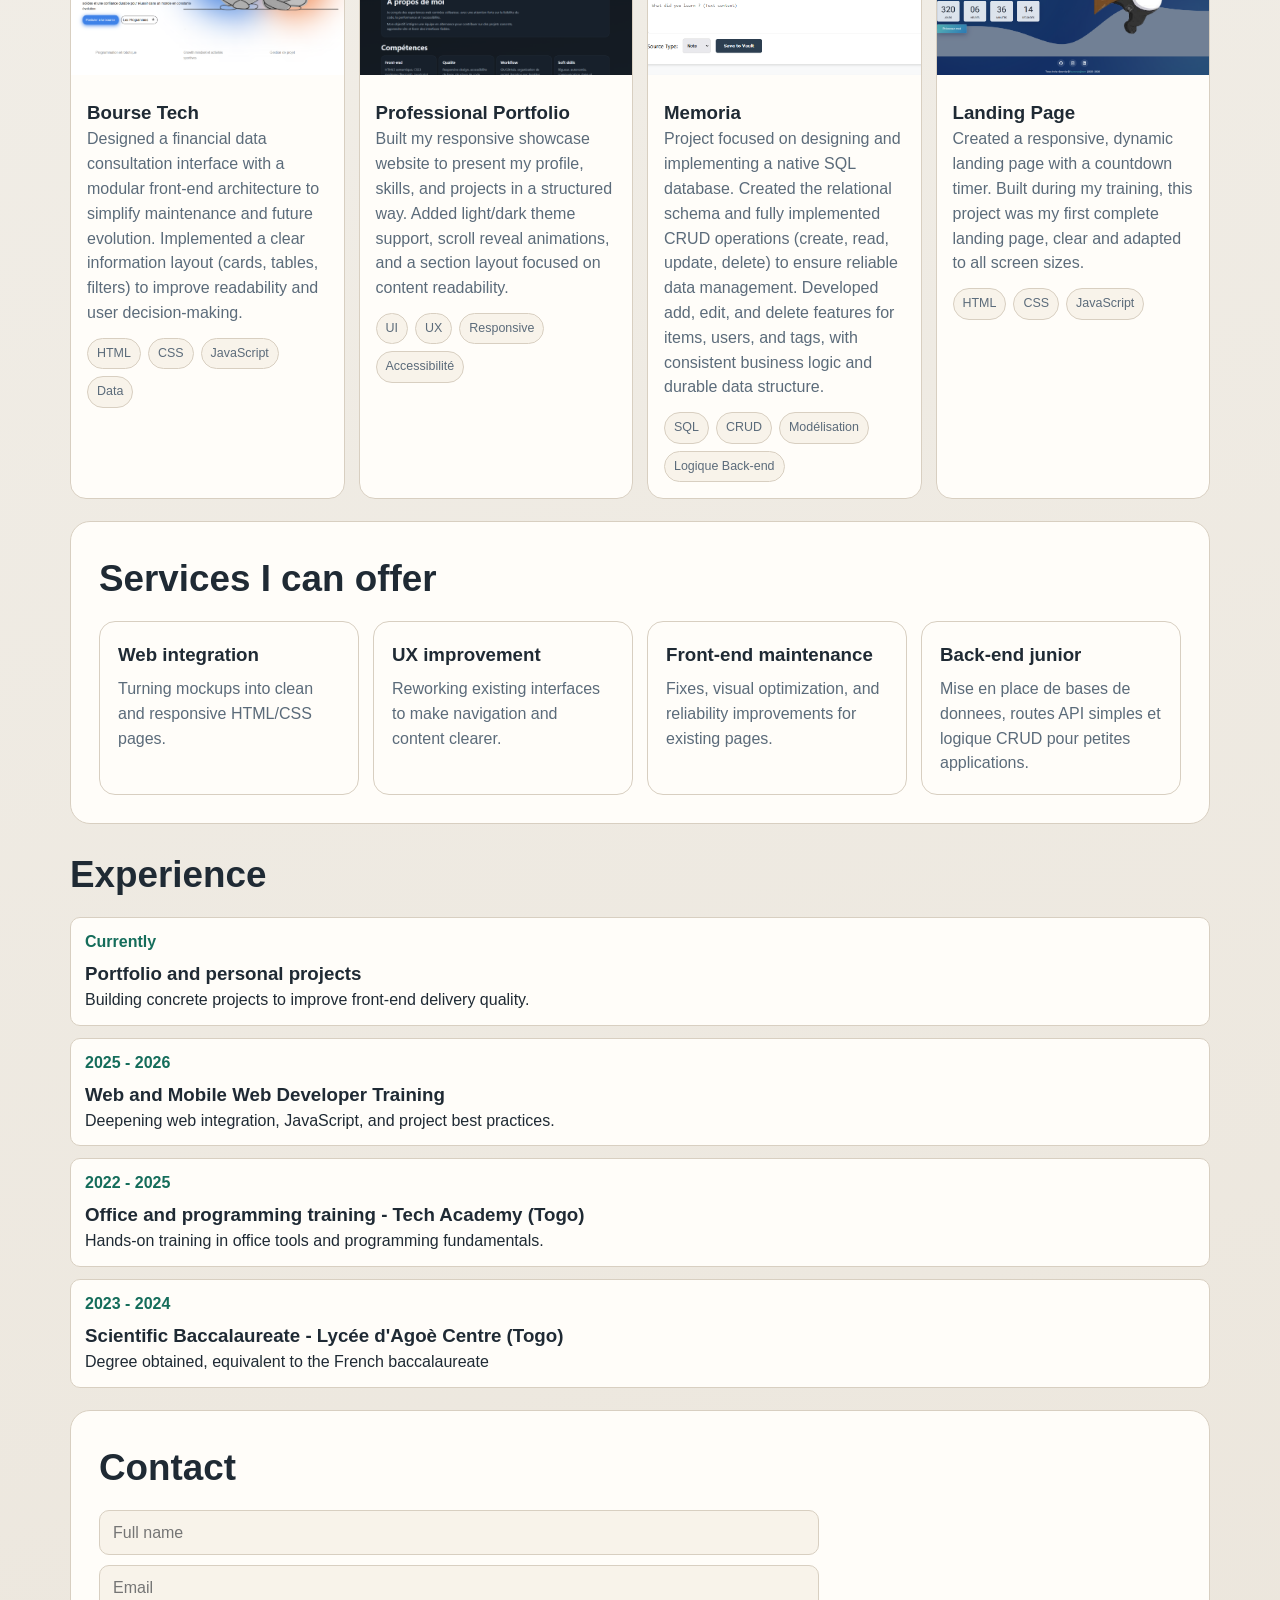
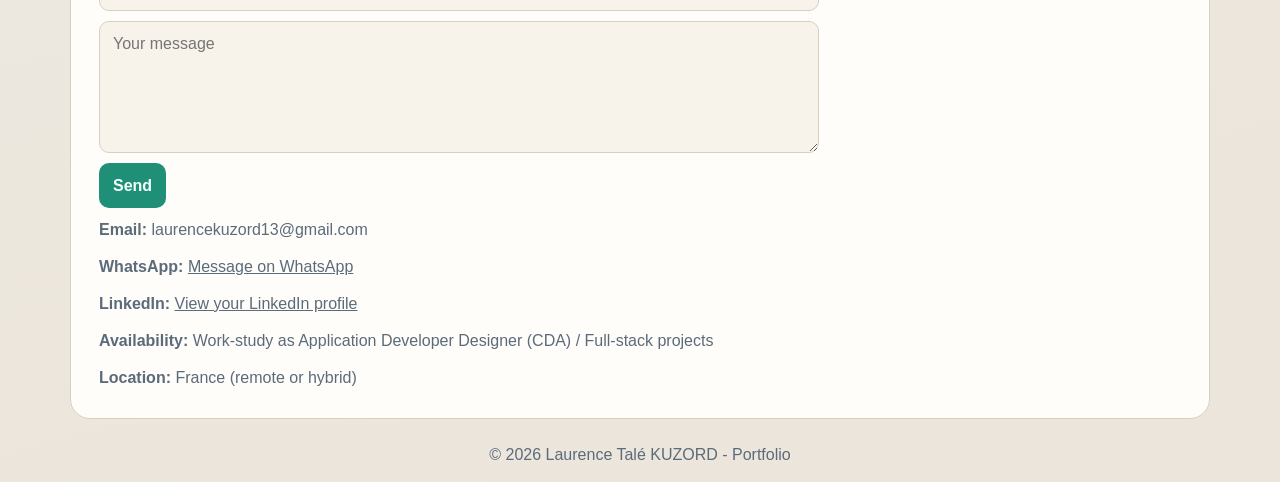
==== commit 2b5fca0d: "feat(skills): add backend cards in skills and services sections" ====
--- a/index.html
+++ b/index.html
@@ -109,6 +109,10 @@
           <p data-i18n="skills_front_text">HTML5 sémantique, CSS3 moderne (flex/grid), JavaScript vanilla.</p>
         </article>
         <article class="info-card">
+          <h3 data-i18n="skills_backend_title">Back-end</h3>
+          <p data-i18n="skills_backend_text">Bases solides en SQL, logique serveur et création d'API REST simples.</p>
+        </article>
+        <article class="info-card">
           <h3 data-i18n="skills_quality_title">Qualité</h3>
           <p data-i18n="skills_quality_text">Responsive design, accessibilité de base, structure de code propre.</p>
         </article>
@@ -225,6 +229,10 @@
         <article class="info-card">
           <h3 data-i18n="service_3_title">Maintenance front</h3>
           <p data-i18n="service_3_text">Corrections, optimisation visuelle, et fiabilisation de pages existantes.</p>
+        </article>
+        <article class="info-card">
+          <h3 data-i18n="service_4_title">Back-end junior</h3>
+          <p data-i18n="service_4_text">Mise en place de bases de donnees, routes API simples et logique CRUD pour petites applications.</p>
         </article>
       </div>
     </section>
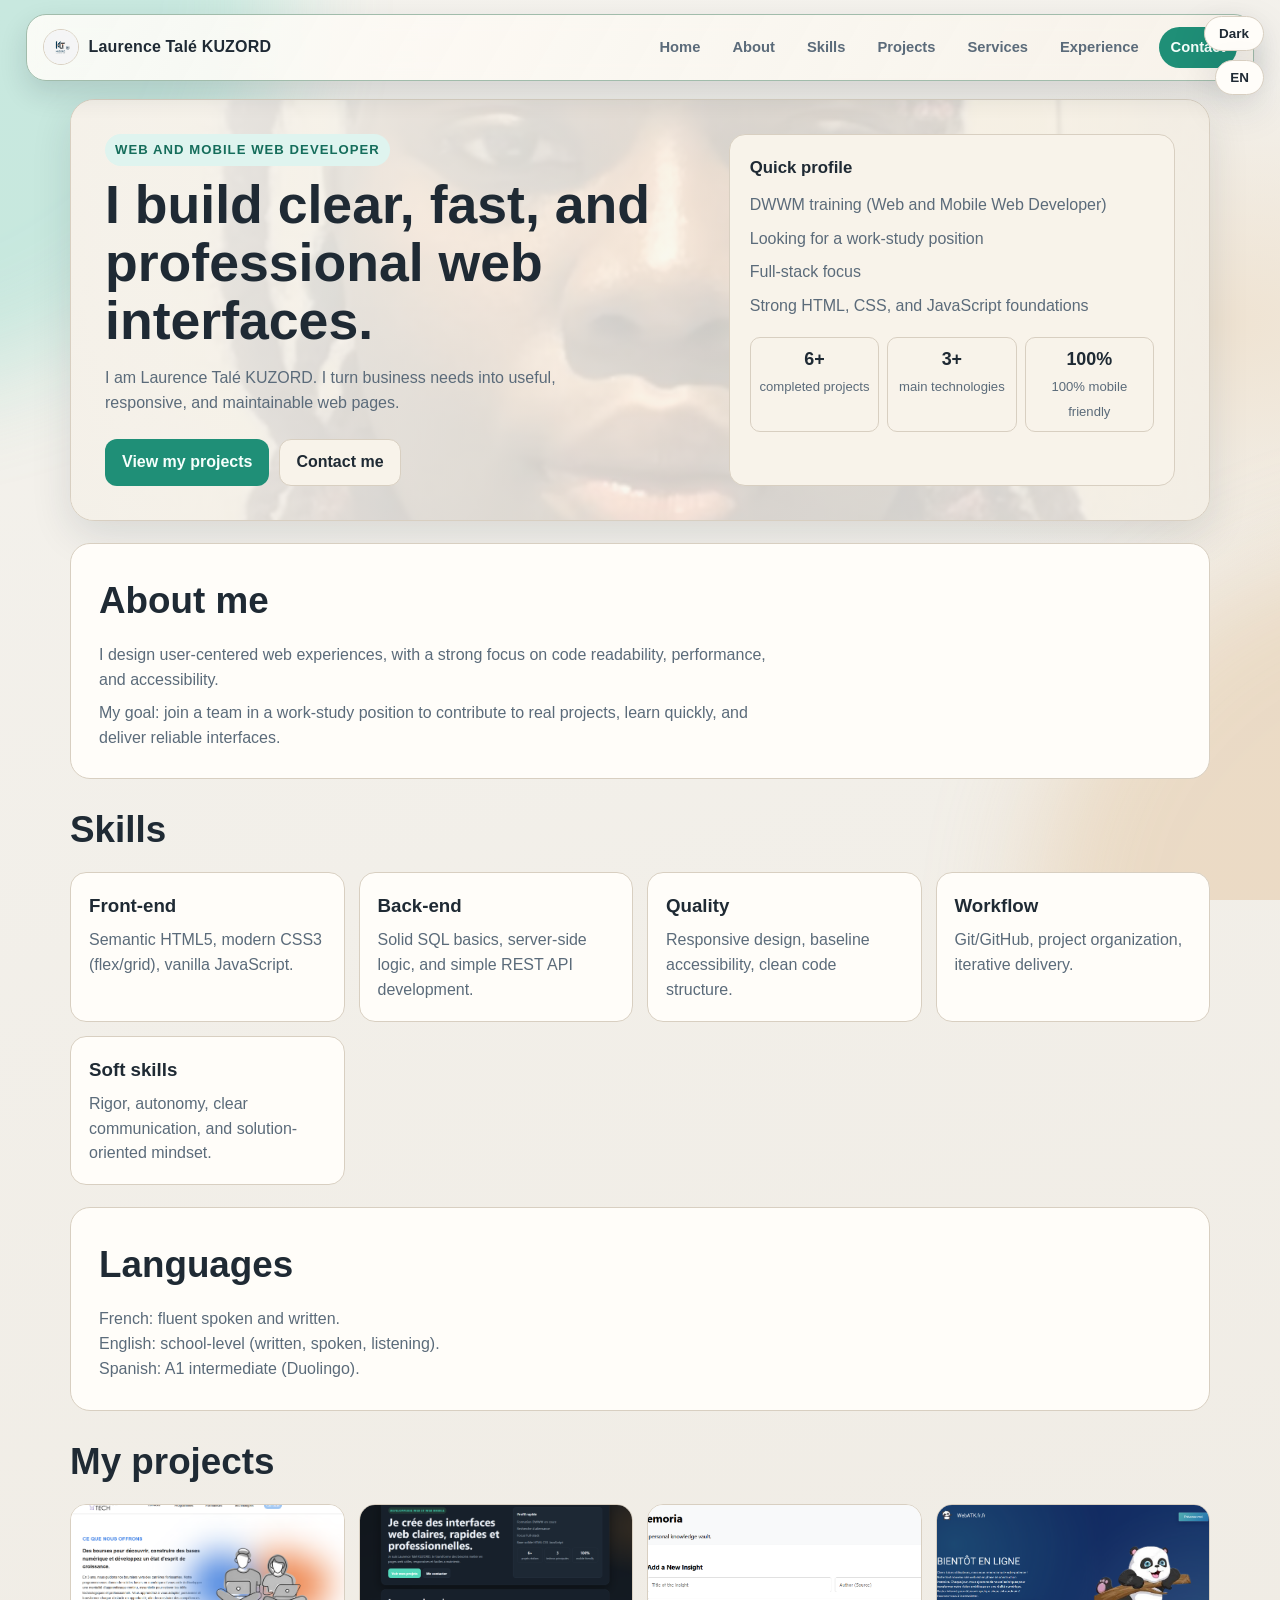
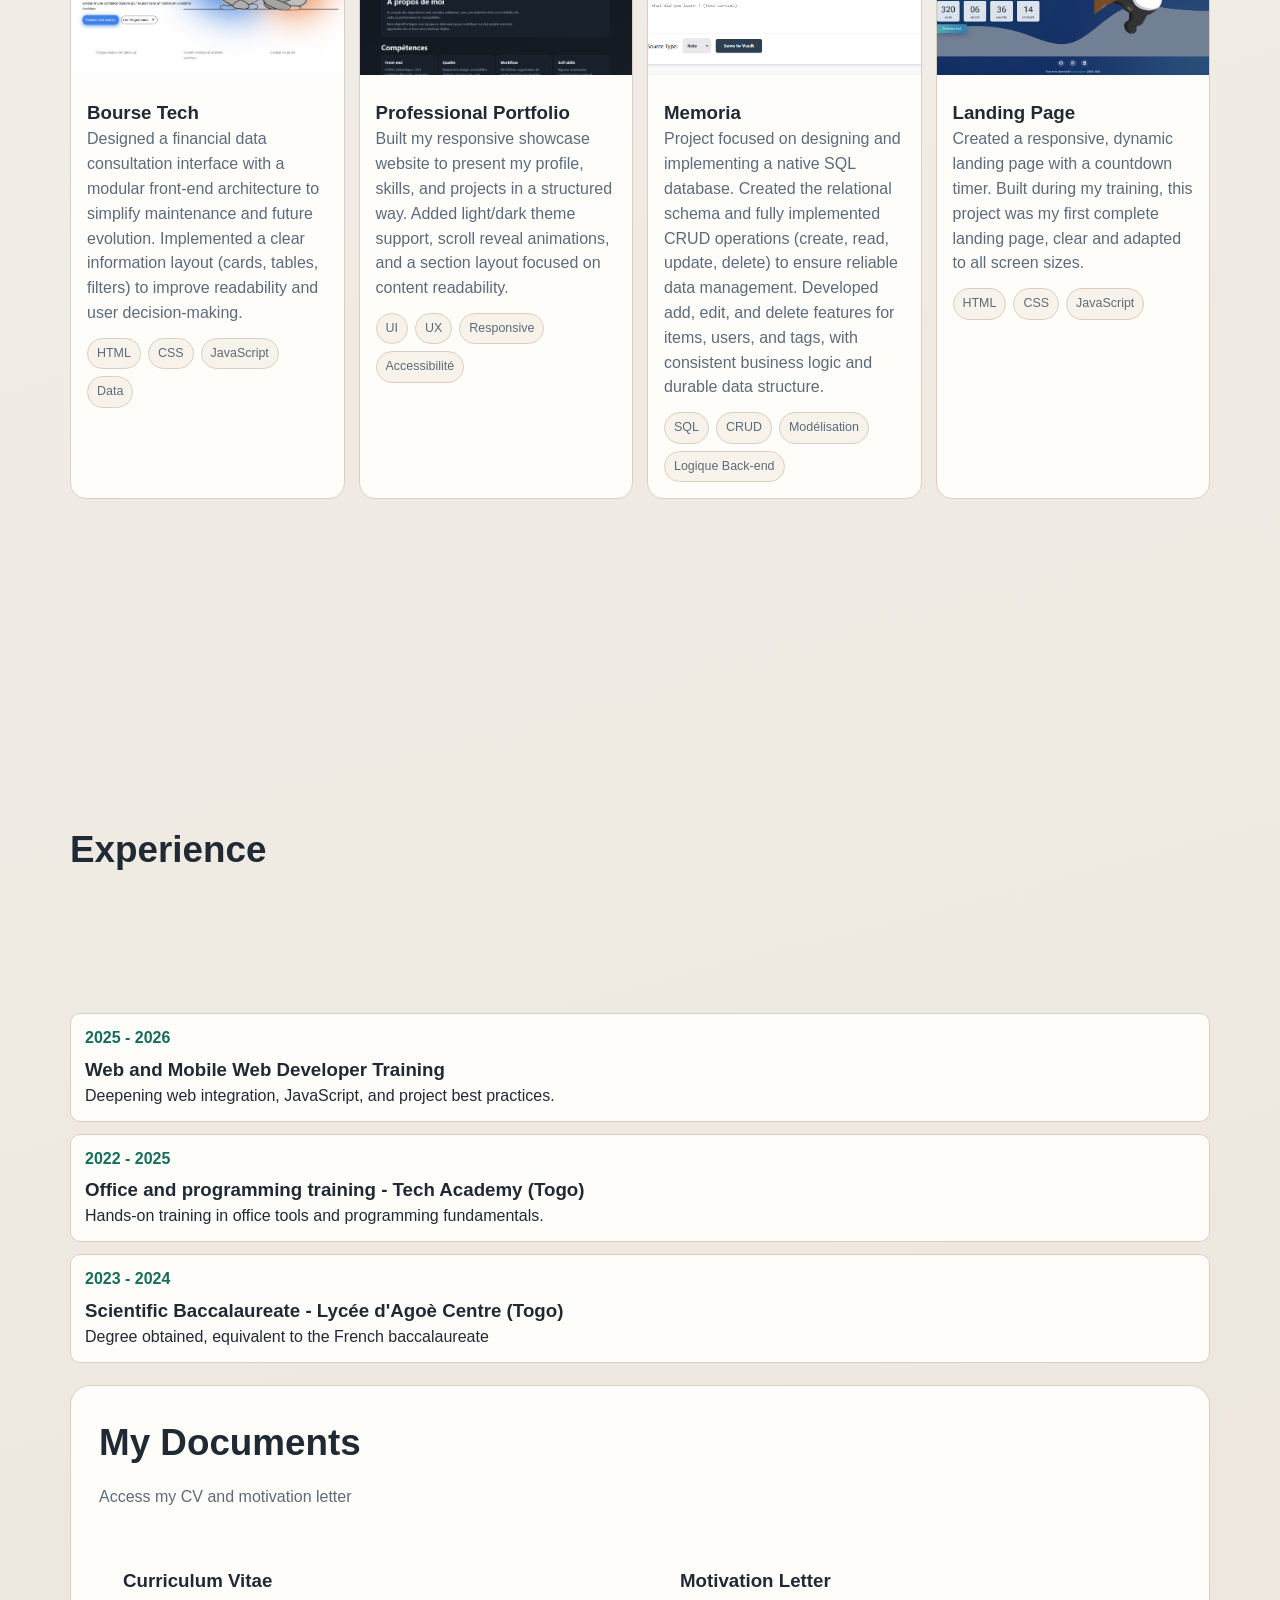
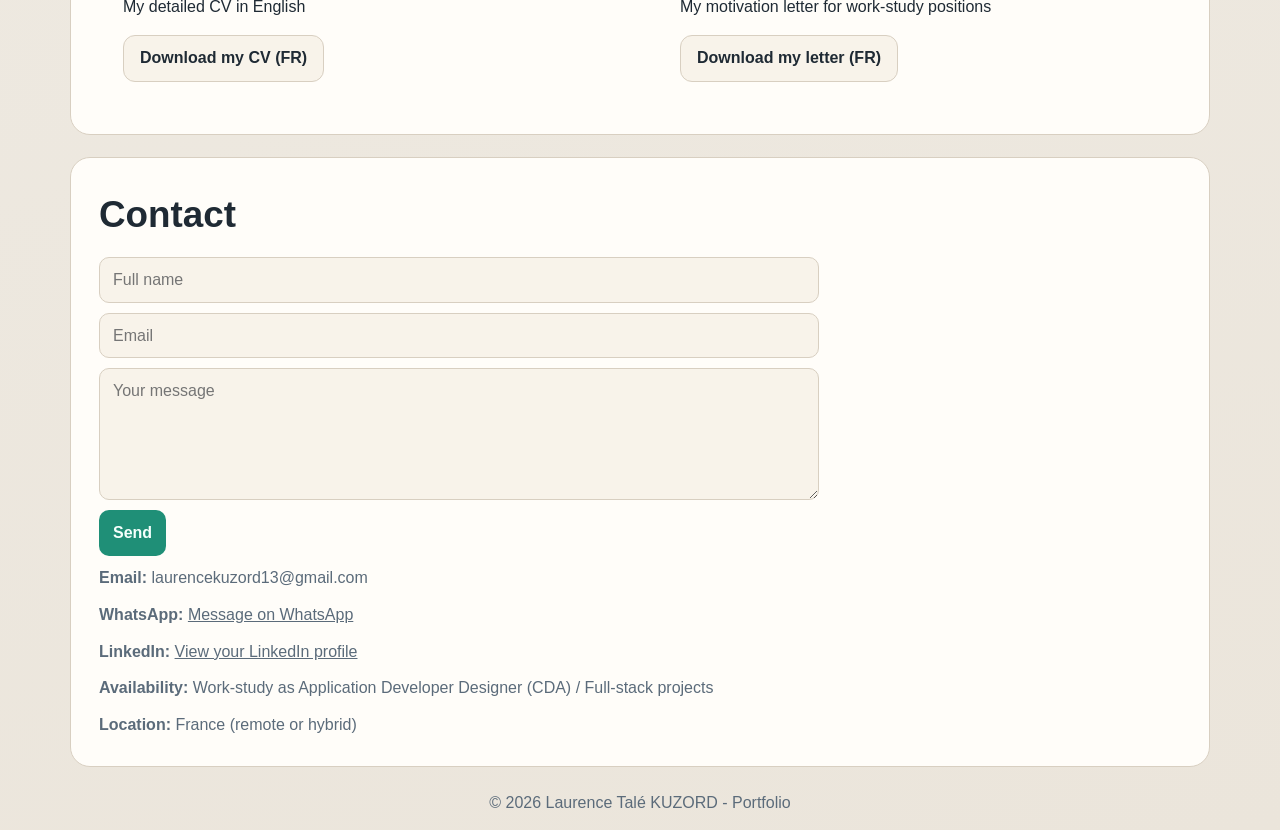
==== commit 44f04cd5: "feat: Add documents section with CV and motivation letter downloads in index.html" ====
--- a/index.html
+++ b/index.html
@@ -232,7 +232,8 @@
         </article>
         <article class="info-card">
           <h3 data-i18n="service_4_title">Back-end junior</h3>
-          <p data-i18n="service_4_text">Mise en place de bases de donnees, routes API simples et logique CRUD pour petites applications.</p>
+          <p data-i18n="service_4_text">Mise en place de bases de donnees, routes API simples et logique CRUD pour
+            petites applications.</p>
         </article>
       </div>
     </section>
@@ -259,6 +260,32 @@
           <p class="timeline-date" data-i18n="exp_4_date">2023 - 2024</p>
           <h3 data-i18n="exp_4_title">Baccalauréat scientifique - Lycée d'Agoè Centre (Togo)</h3>
           <p data-i18n="exp_4_text">Diplôme obtenu, équivalent au baccalauréat français.</p>
+        </article>
+      </div>
+    </section>
+
+    <section id="documents" class="section reveal surface">
+      <h2 class="section-title" data-i18n="documents_title">Mes documents</h2>
+      <p class="section-text" data-i18n="documents_subtitle">Accédez à mon CV et ma lettre de motivation</p>
+      <div class="documents-grid"
+        style="display: grid; grid-template-columns: repeat(auto-fit, minmax(250px, 1fr)); gap: 2rem; margin-top: 2rem;">
+        <article class="document-card"
+          style="padding: 1.5rem; border-radius: 8px; background: var(--surface); border: 1px solid var(--border);">
+          <h3 data-i18n="cv_title">Curriculum Vitae</h3>
+          <p data-i18n="cv_description">Mon CV détaillé en français</p>
+          <div style="display: flex; gap: 1rem; margin-top: 1rem; flex-wrap: wrap;">
+            <a href="docs/cv_laure.pdf" download class="btn btn-ghost" data-i18n="download_cv_fr">Télécharger mon CV
+              (FR)</a>
+          </div>
+        </article>
+        <article class="document-card"
+          style="padding: 1.5rem; border-radius: 8px; background: var(--surface); border: 1px solid var(--border);">
+          <h3 data-i18n="motivation_title">Lettre de Motivation</h3>
+          <p data-i18n="motivation_description">Ma lettre de motivation pour les alternances</p>
+          <div style="display: flex; gap: 1rem; margin-top: 1rem; flex-wrap: wrap;">
+            <a href="docs/alternance_motivation.pdf" download class="btn btn-ghost"
+              data-i18n="download_motivation_fr">Télécharger ma lettre (FR)</a>
+          </div>
         </article>
       </div>
     </section>
@@ -311,6 +338,4 @@
   <script src="assets/js/app.js"></script>
 </body>
 
-</html>
-
-
+</html>
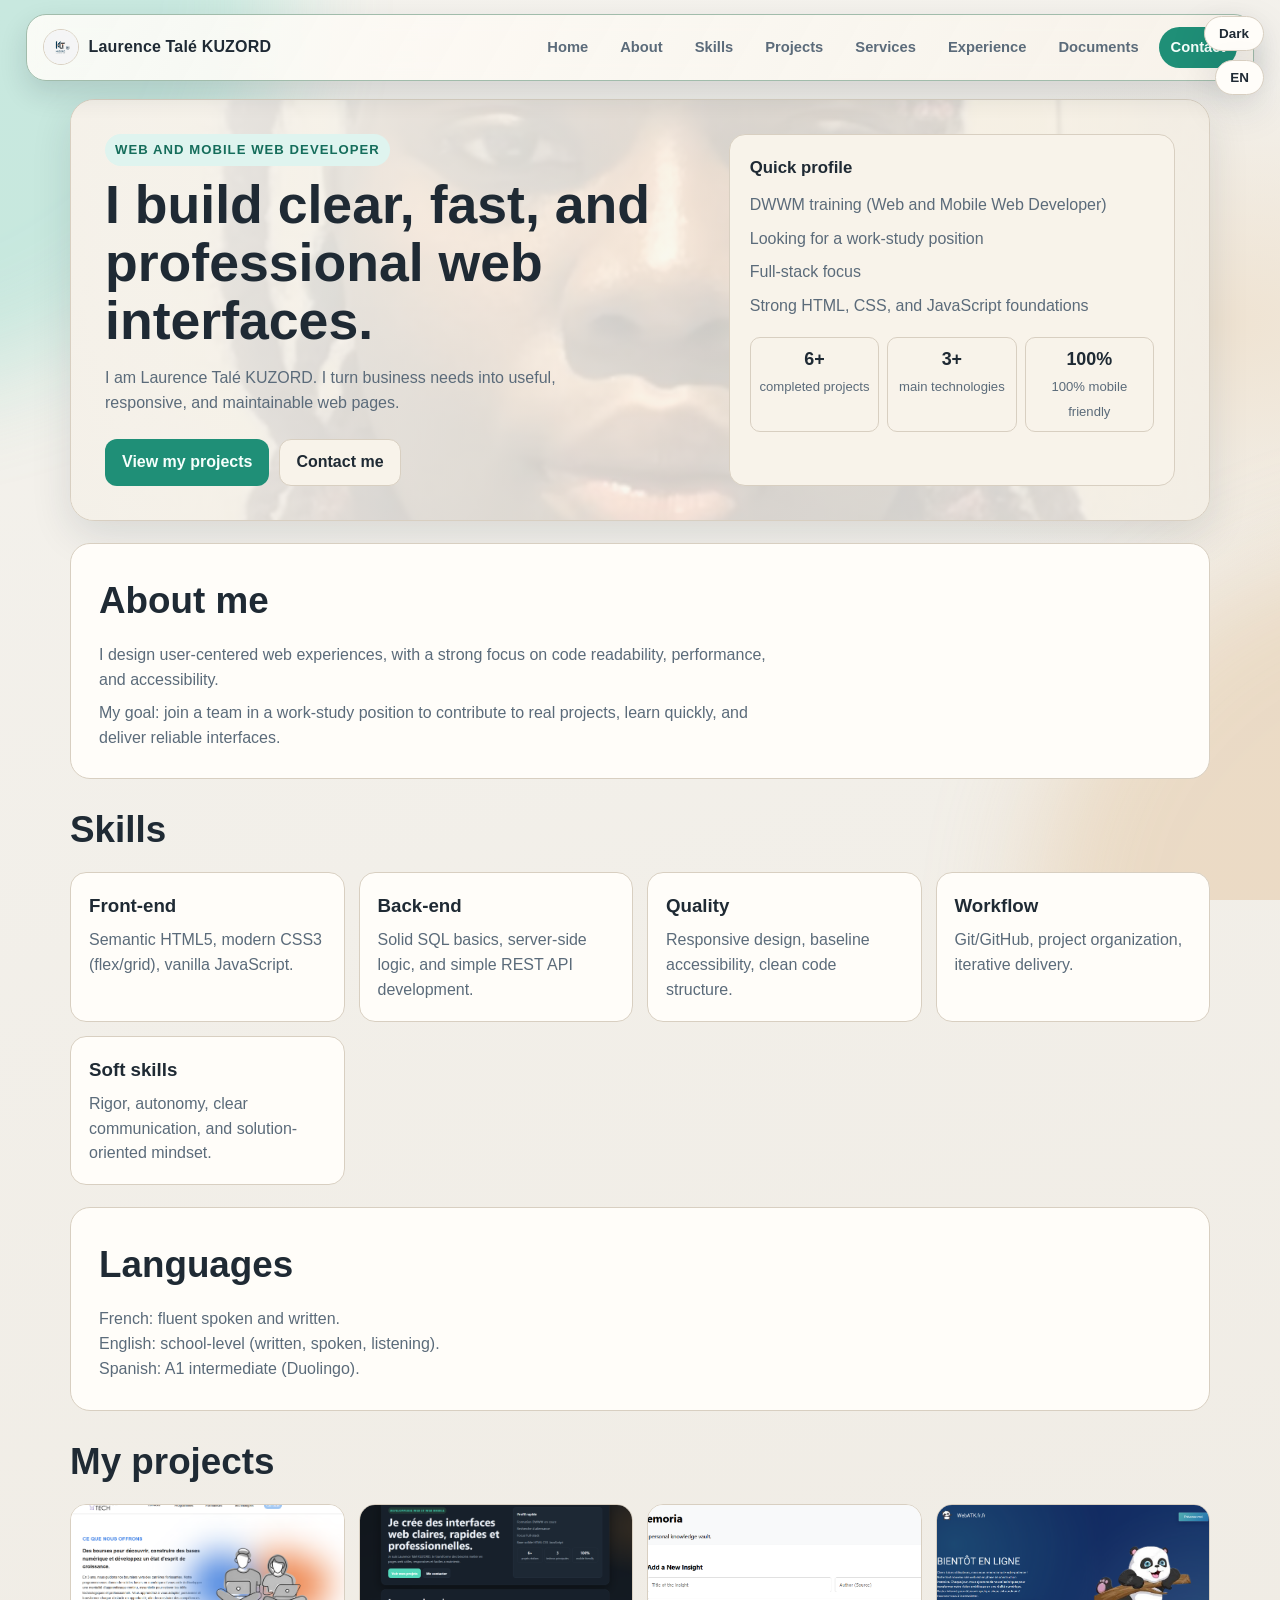
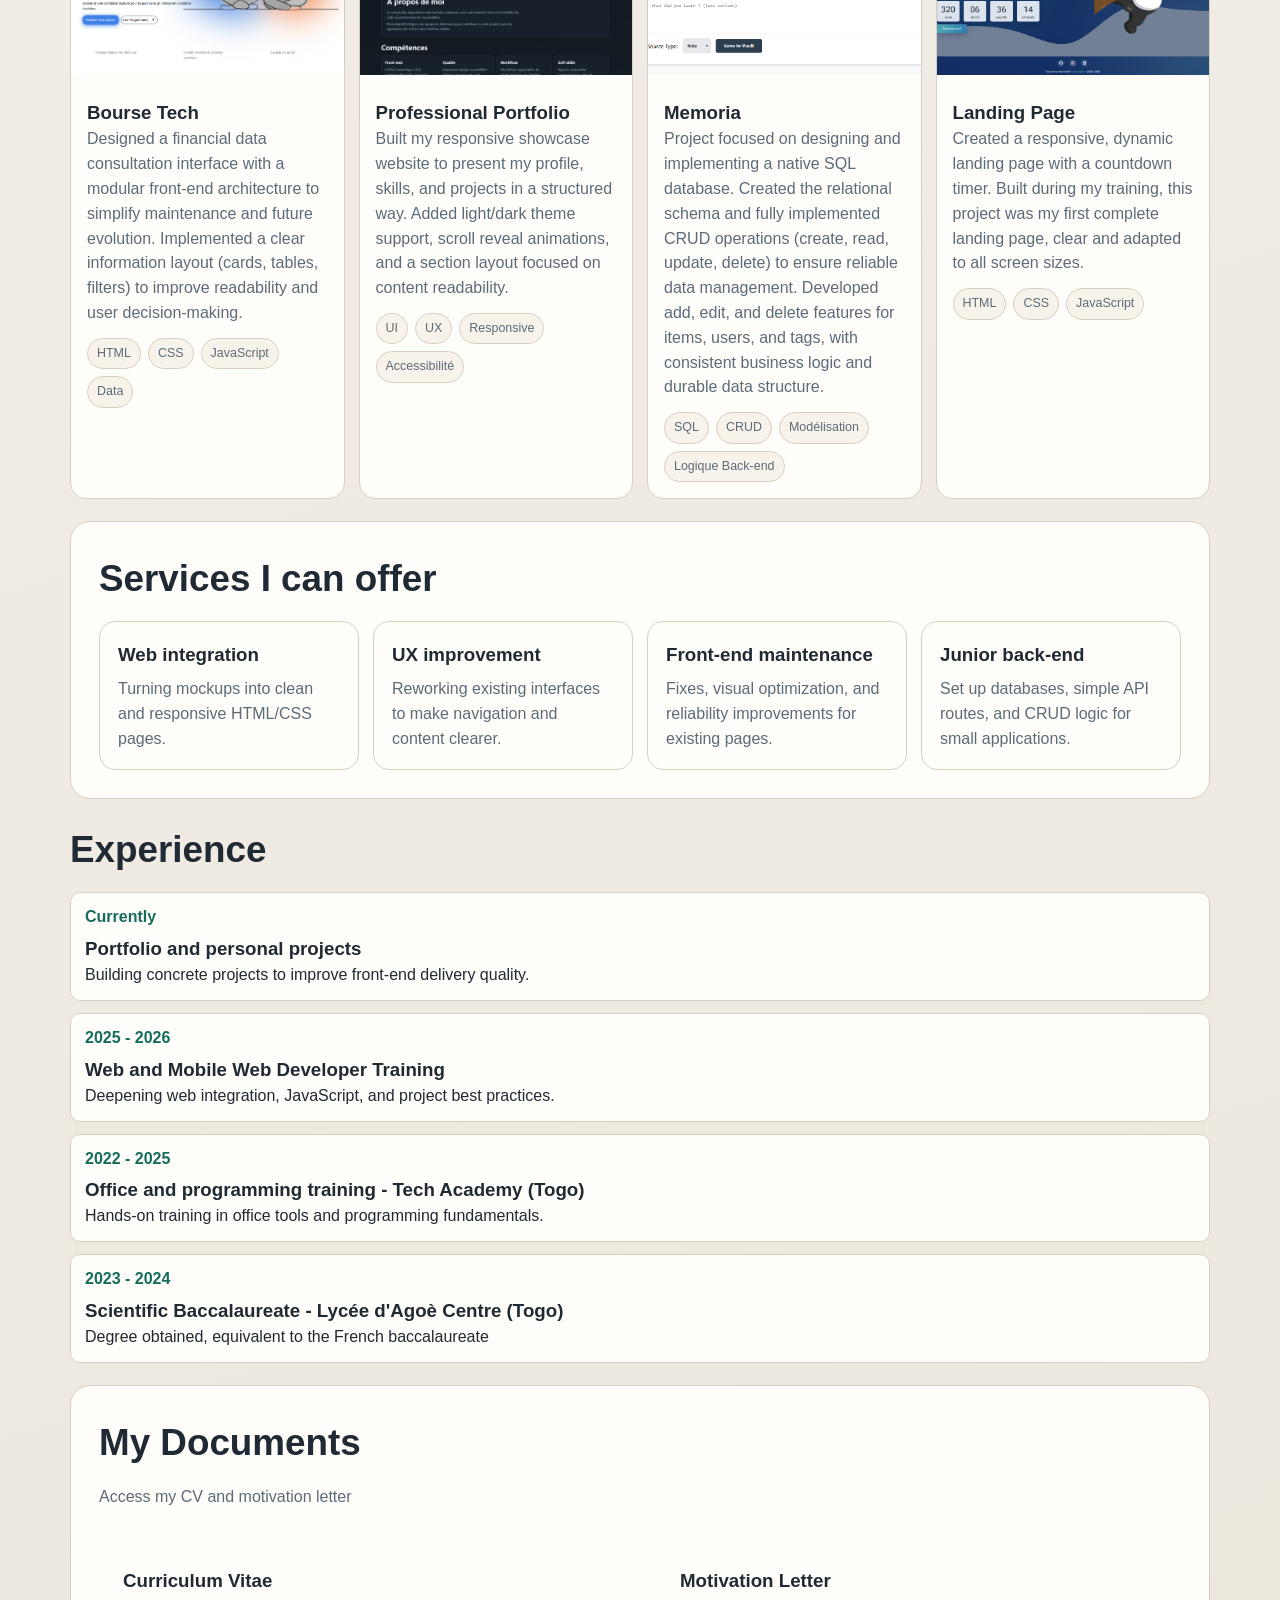
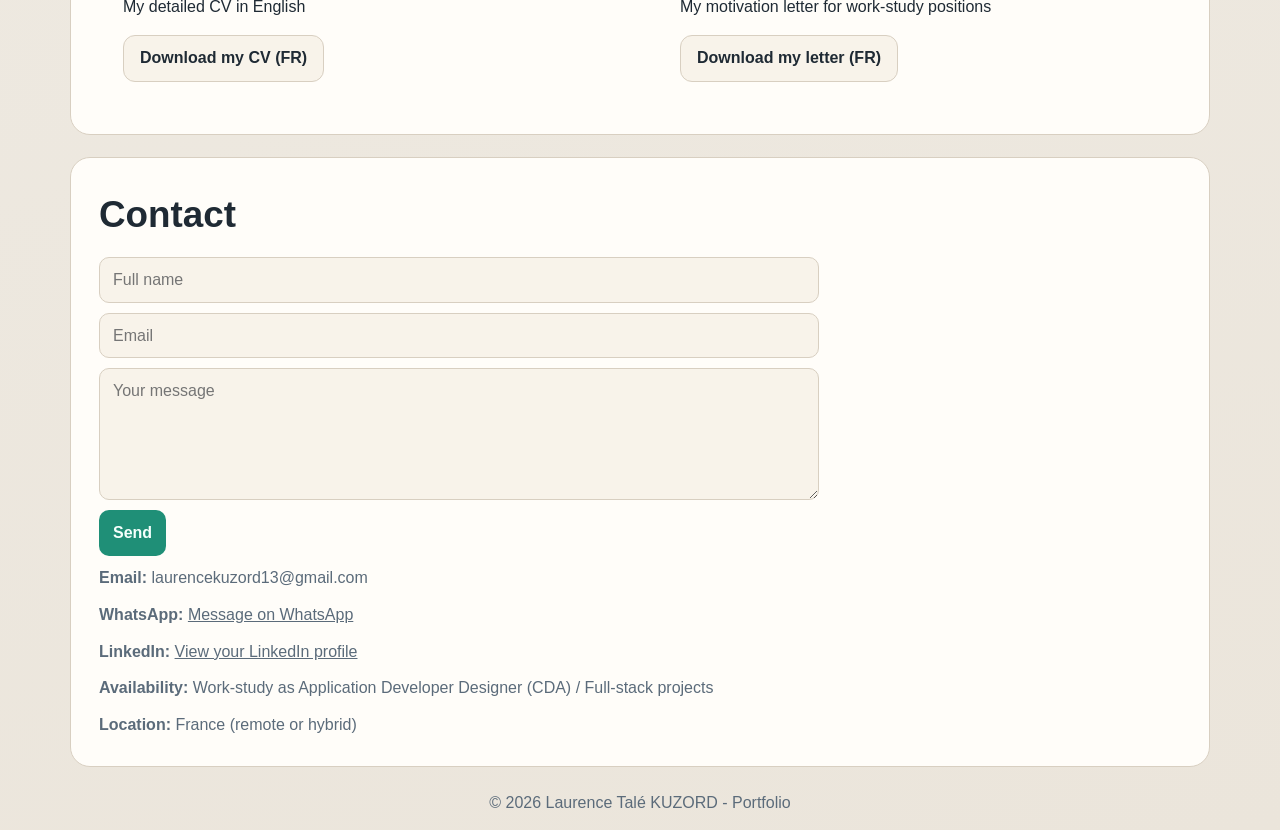
==== commit 78a26ae4: "feat: Add Documents link to main navigation menu" ====
--- a/index.html
+++ b/index.html
@@ -46,6 +46,7 @@
       <a href="#projects" data-i18n="nav_projects">Projets</a>
       <a href="#services" data-i18n="nav_services">Services</a>
       <a href="#experience" data-i18n="nav_experience">Parcours</a>
+      <a href="#documents" data-i18n="documents_section">Documents</a>
       <a class="nav-cta" href="#contact" data-i18n="nav_contact">Contact</a>
     </nav>
   </header>
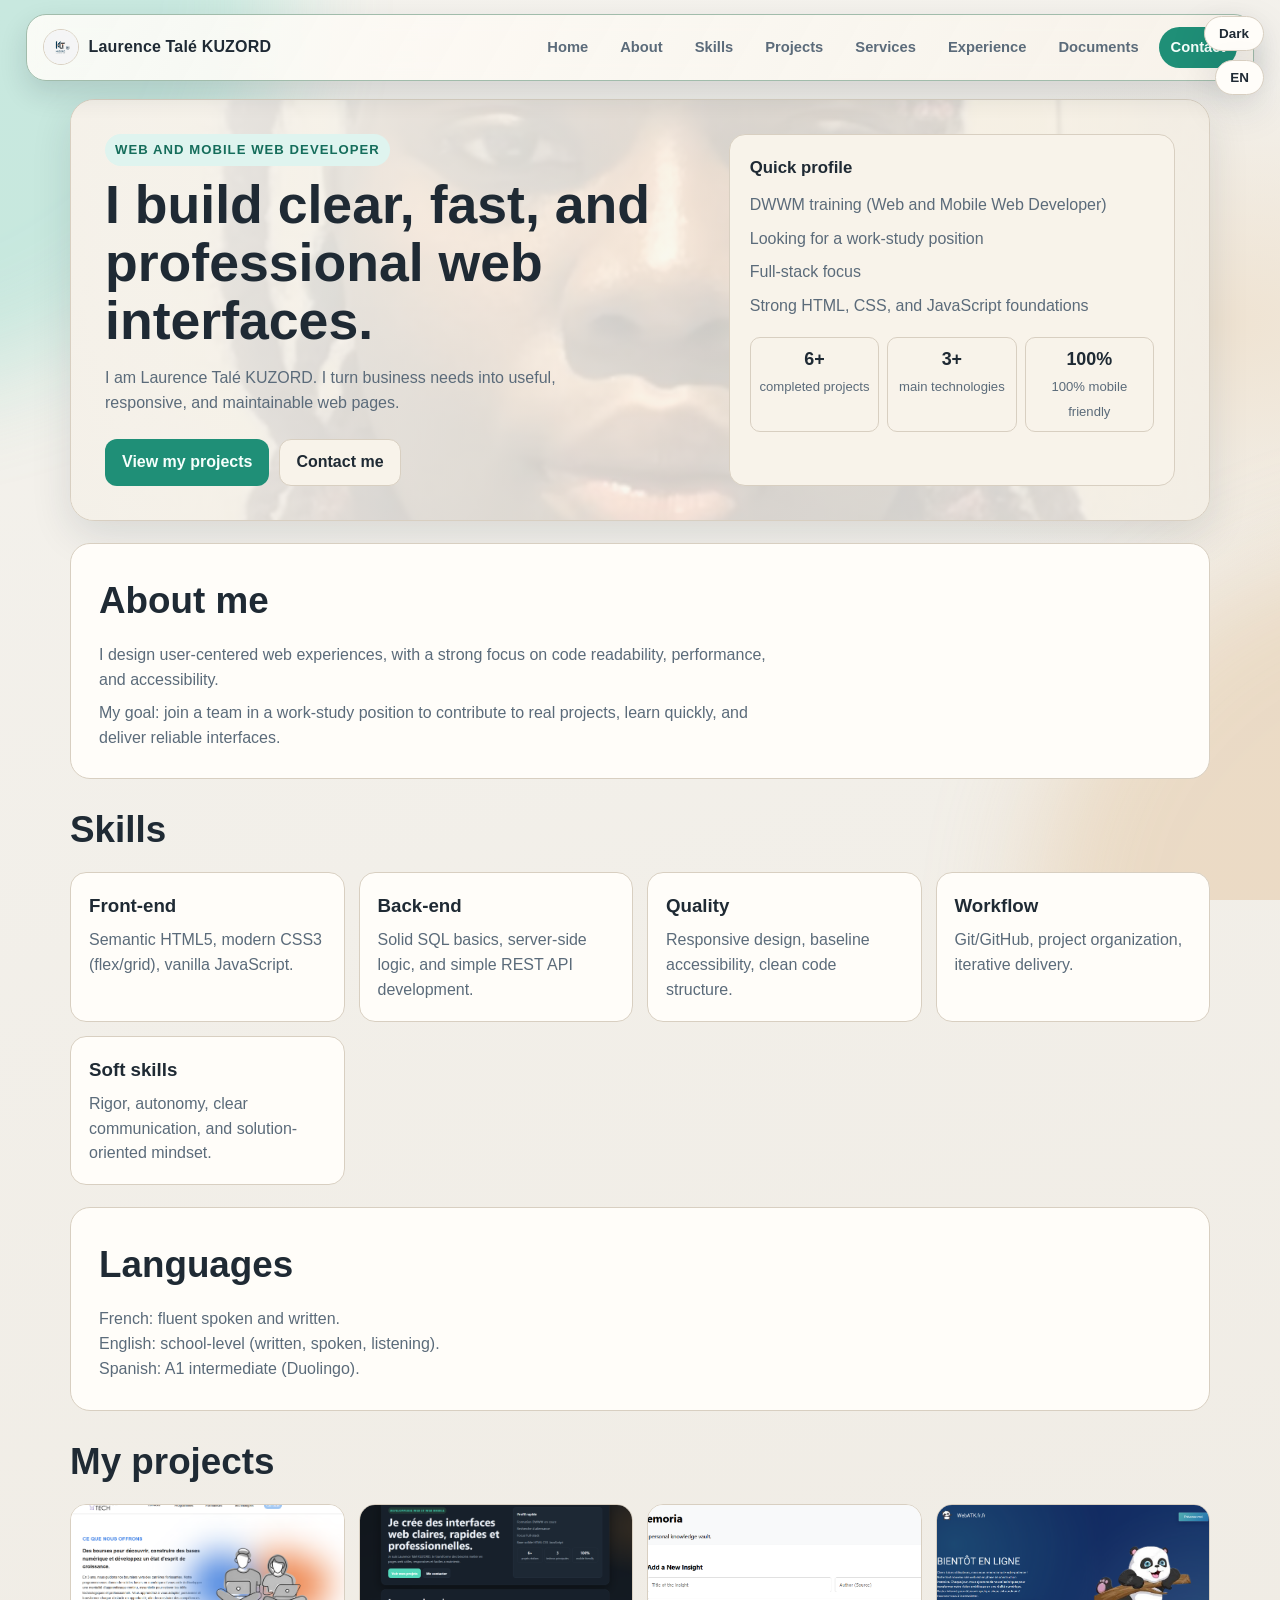
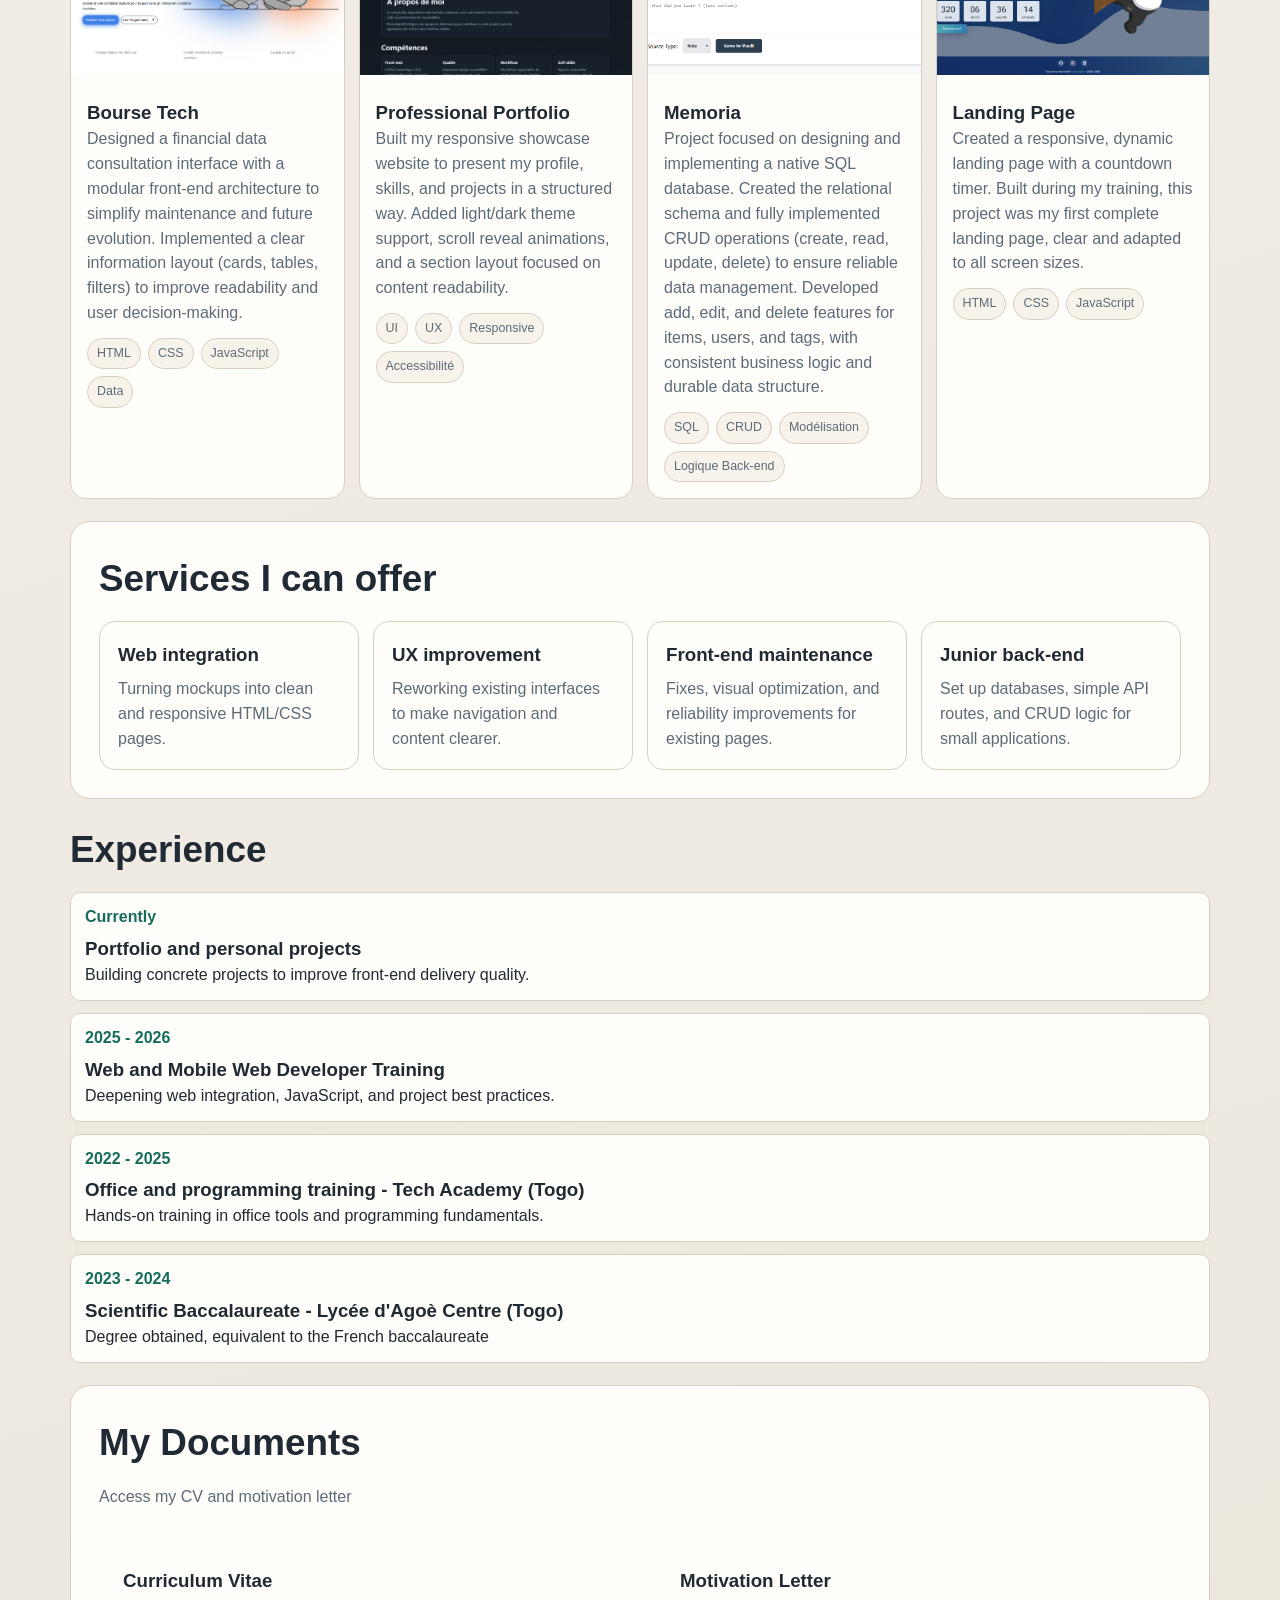
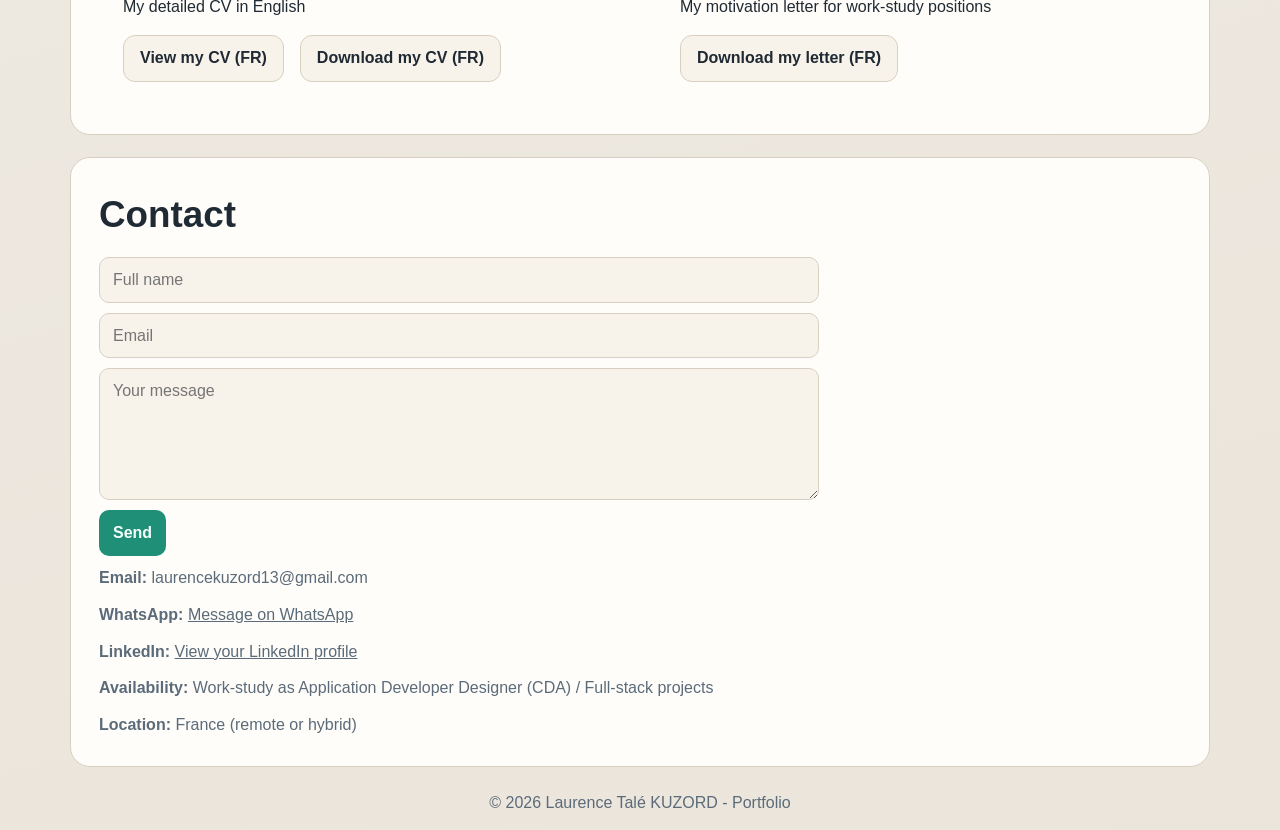
==== commit 31f3fc22: "feat: Add view CV button alongside download in index.html" ====
--- a/index.html
+++ b/index.html
@@ -275,6 +275,8 @@
           <h3 data-i18n="cv_title">Curriculum Vitae</h3>
           <p data-i18n="cv_description">Mon CV détaillé en français</p>
           <div style="display: flex; gap: 1rem; margin-top: 1rem; flex-wrap: wrap;">
+            <a href="docs/cv_laure.pdf" target="_blank" rel="noopener noreferrer" class="btn btn-ghost"
+              data-i18n="view_cv_fr">Voir mon CV (FR)</a>
             <a href="docs/cv_laure.pdf" download class="btn btn-ghost" data-i18n="download_cv_fr">Télécharger mon CV
               (FR)</a>
           </div>
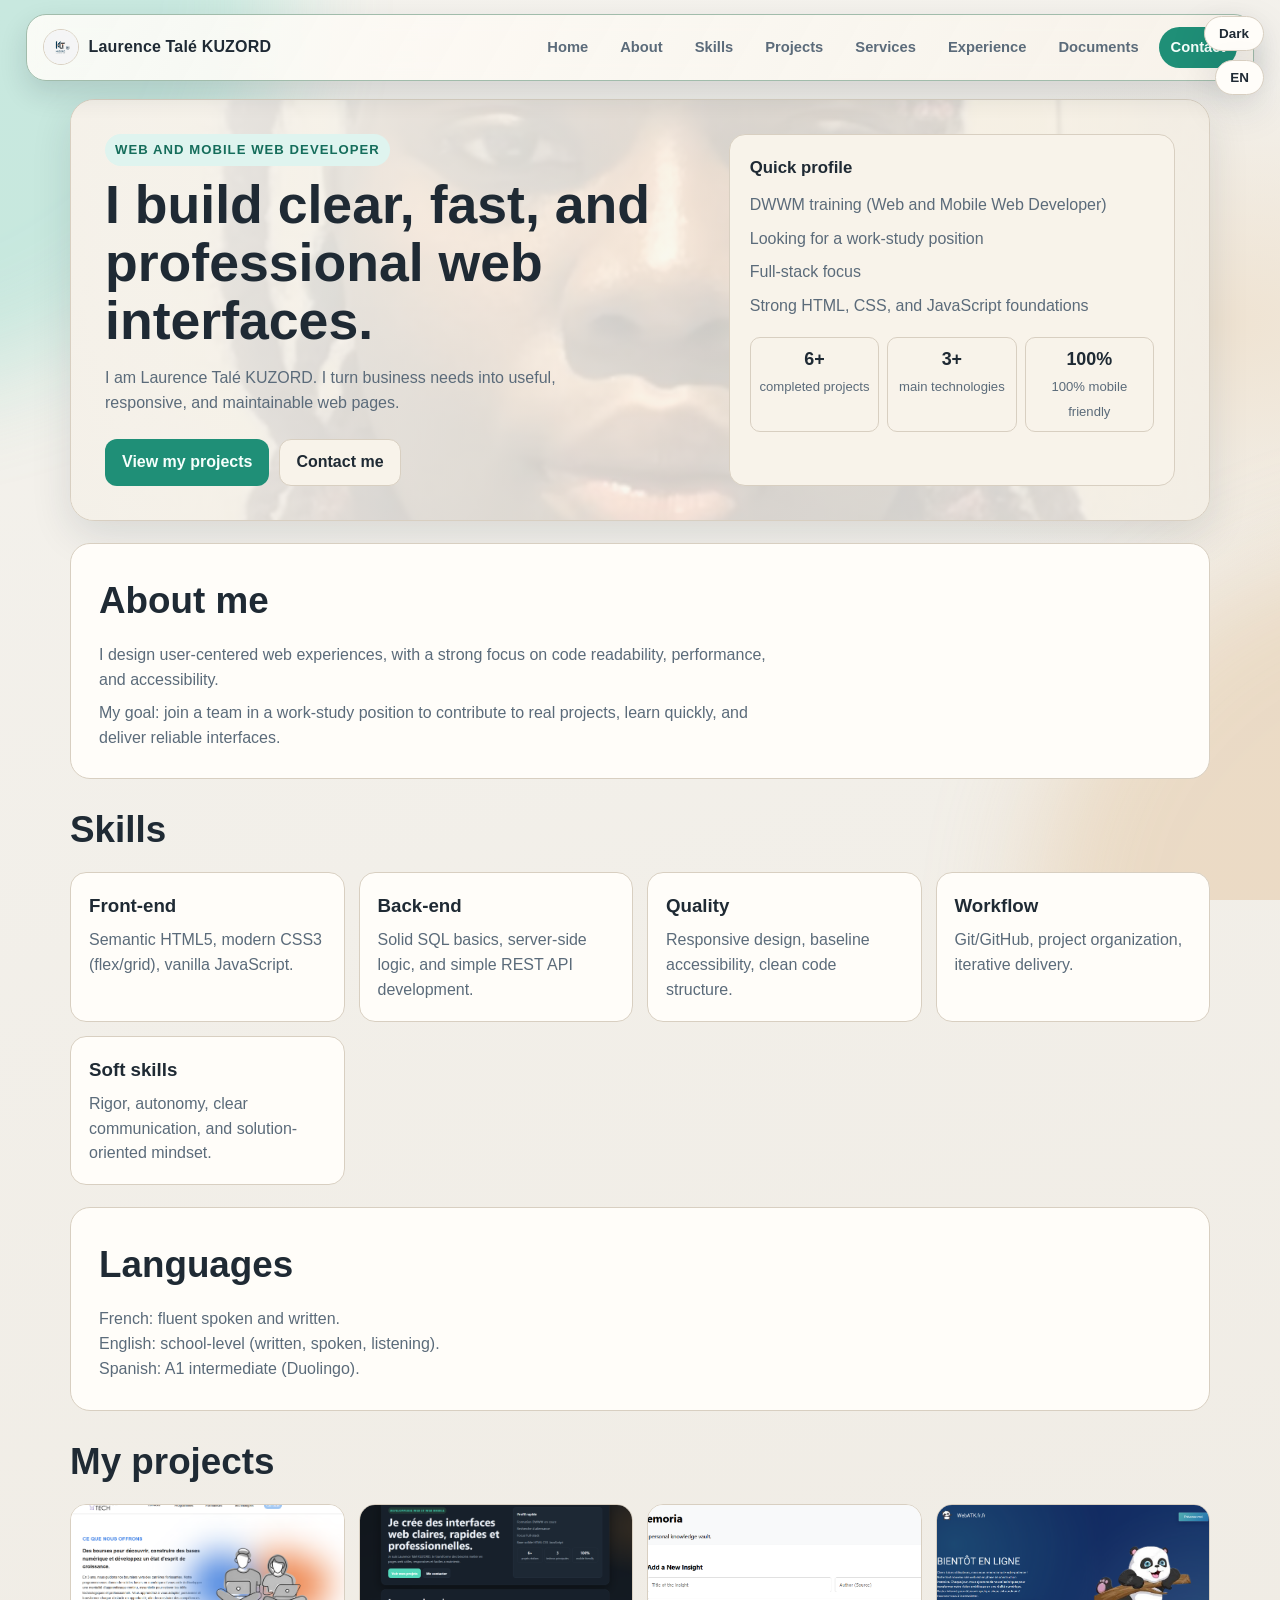
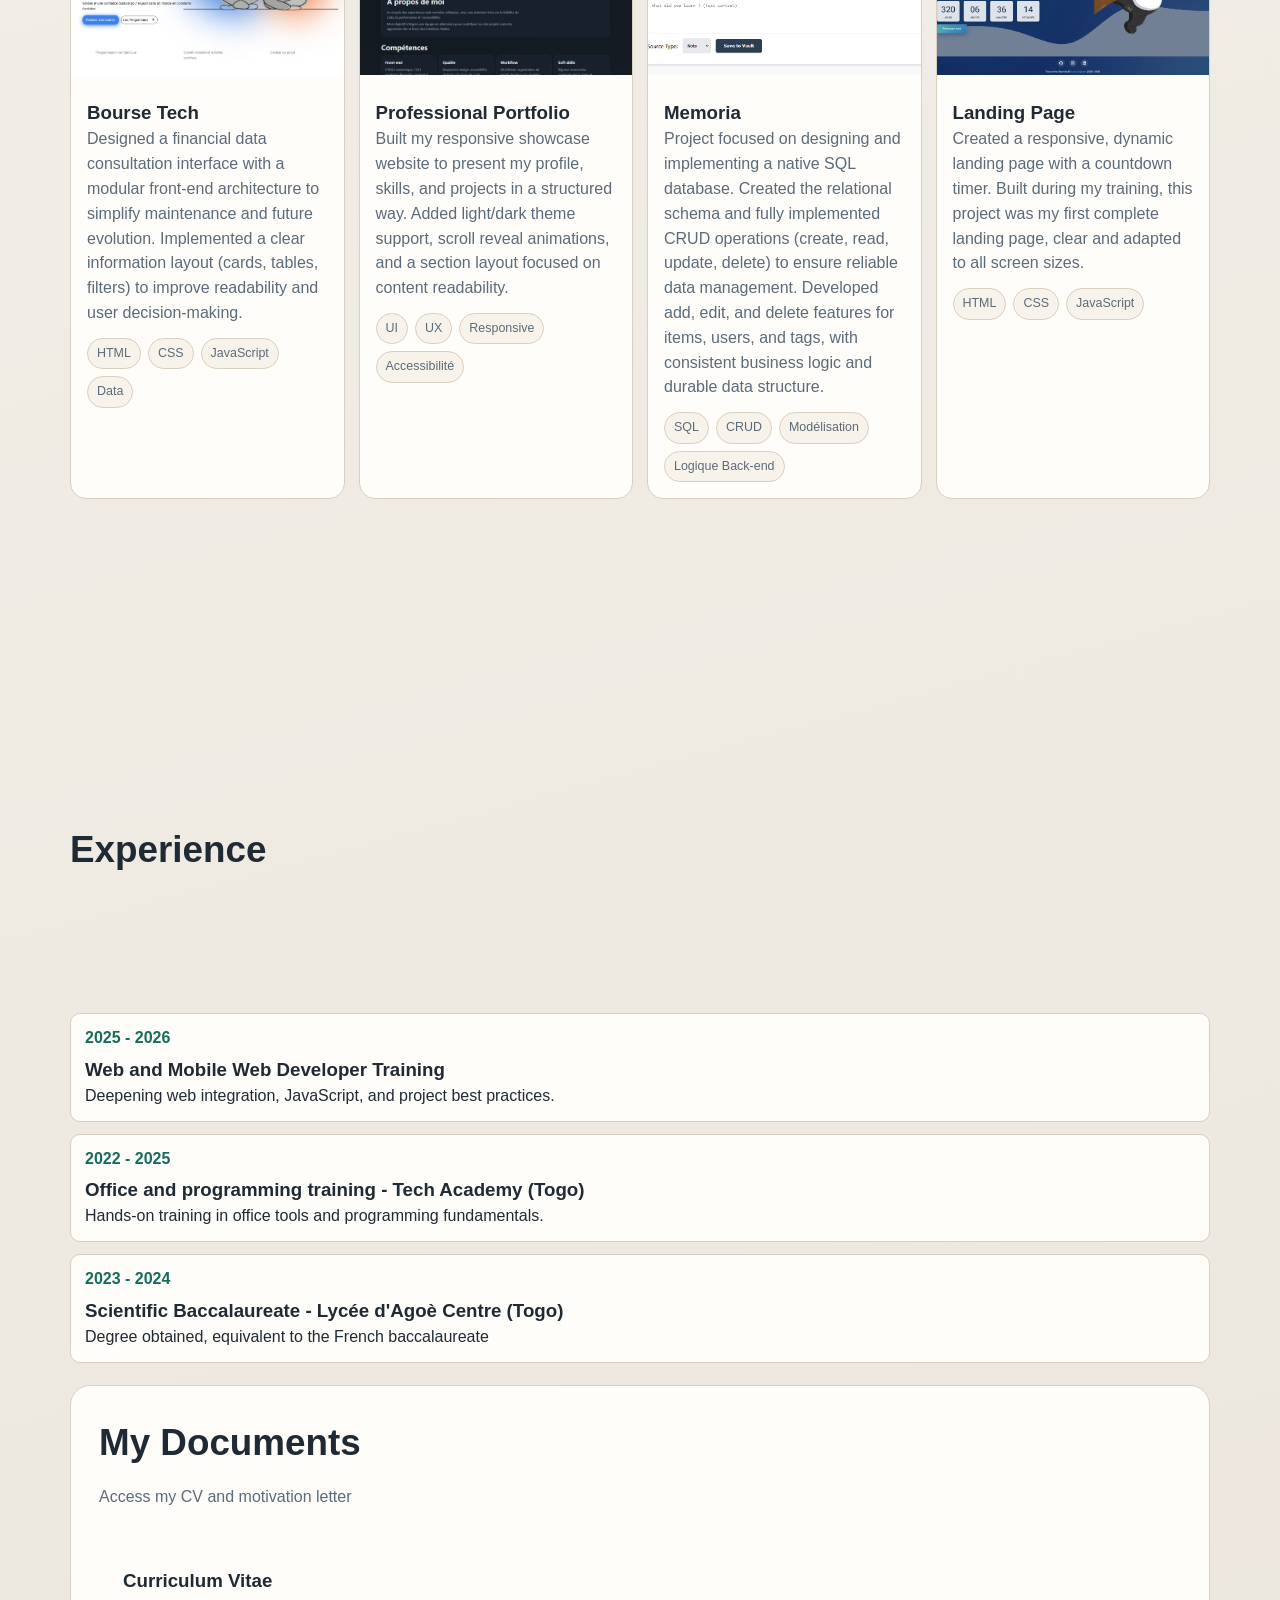
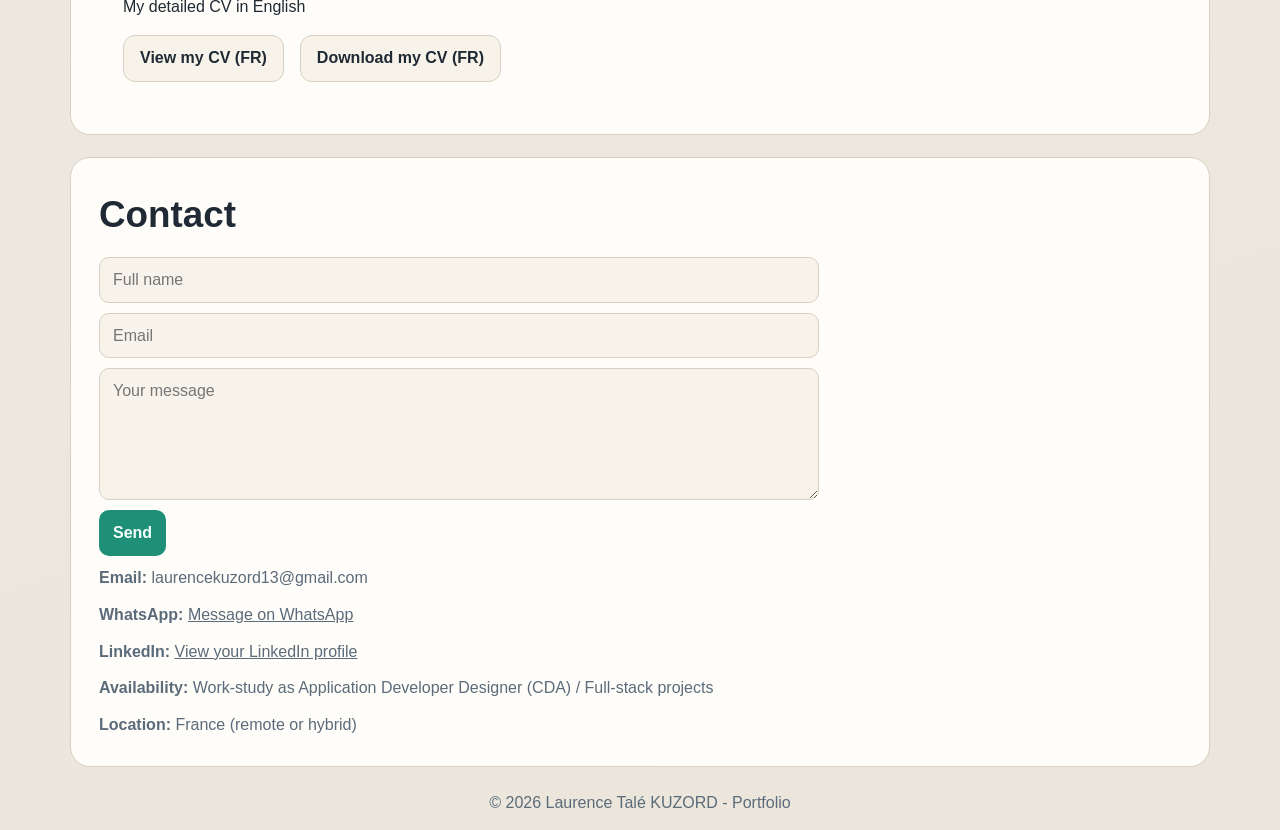
==== commit 20d1fd94: "docs: update CV download document" ====
--- a/index.html
+++ b/index.html
@@ -277,17 +277,8 @@
           <div style="display: flex; gap: 1rem; margin-top: 1rem; flex-wrap: wrap;">
             <a href="docs/cv_laure.pdf" target="_blank" rel="noopener noreferrer" class="btn btn-ghost"
               data-i18n="view_cv_fr">Voir mon CV (FR)</a>
-            <a href="docs/cv_laure.pdf" download class="btn btn-ghost" data-i18n="download_cv_fr">Télécharger mon CV
+            <a href="docs/_CV - KUZORD Laurence Talé.pdf" download class="btn btn-ghost" data-i18n="download_cv_fr">Télécharger mon CV
               (FR)</a>
-          </div>
-        </article>
-        <article class="document-card"
-          style="padding: 1.5rem; border-radius: 8px; background: var(--surface); border: 1px solid var(--border);">
-          <h3 data-i18n="motivation_title">Lettre de Motivation</h3>
-          <p data-i18n="motivation_description">Ma lettre de motivation pour les alternances</p>
-          <div style="display: flex; gap: 1rem; margin-top: 1rem; flex-wrap: wrap;">
-            <a href="docs/alternance_motivation.pdf" download class="btn btn-ghost"
-              data-i18n="download_motivation_fr">Télécharger ma lettre (FR)</a>
           </div>
         </article>
       </div>
@@ -341,4 +332,4 @@
   <script src="assets/js/app.js"></script>
 </body>
 
-</html>+</html>
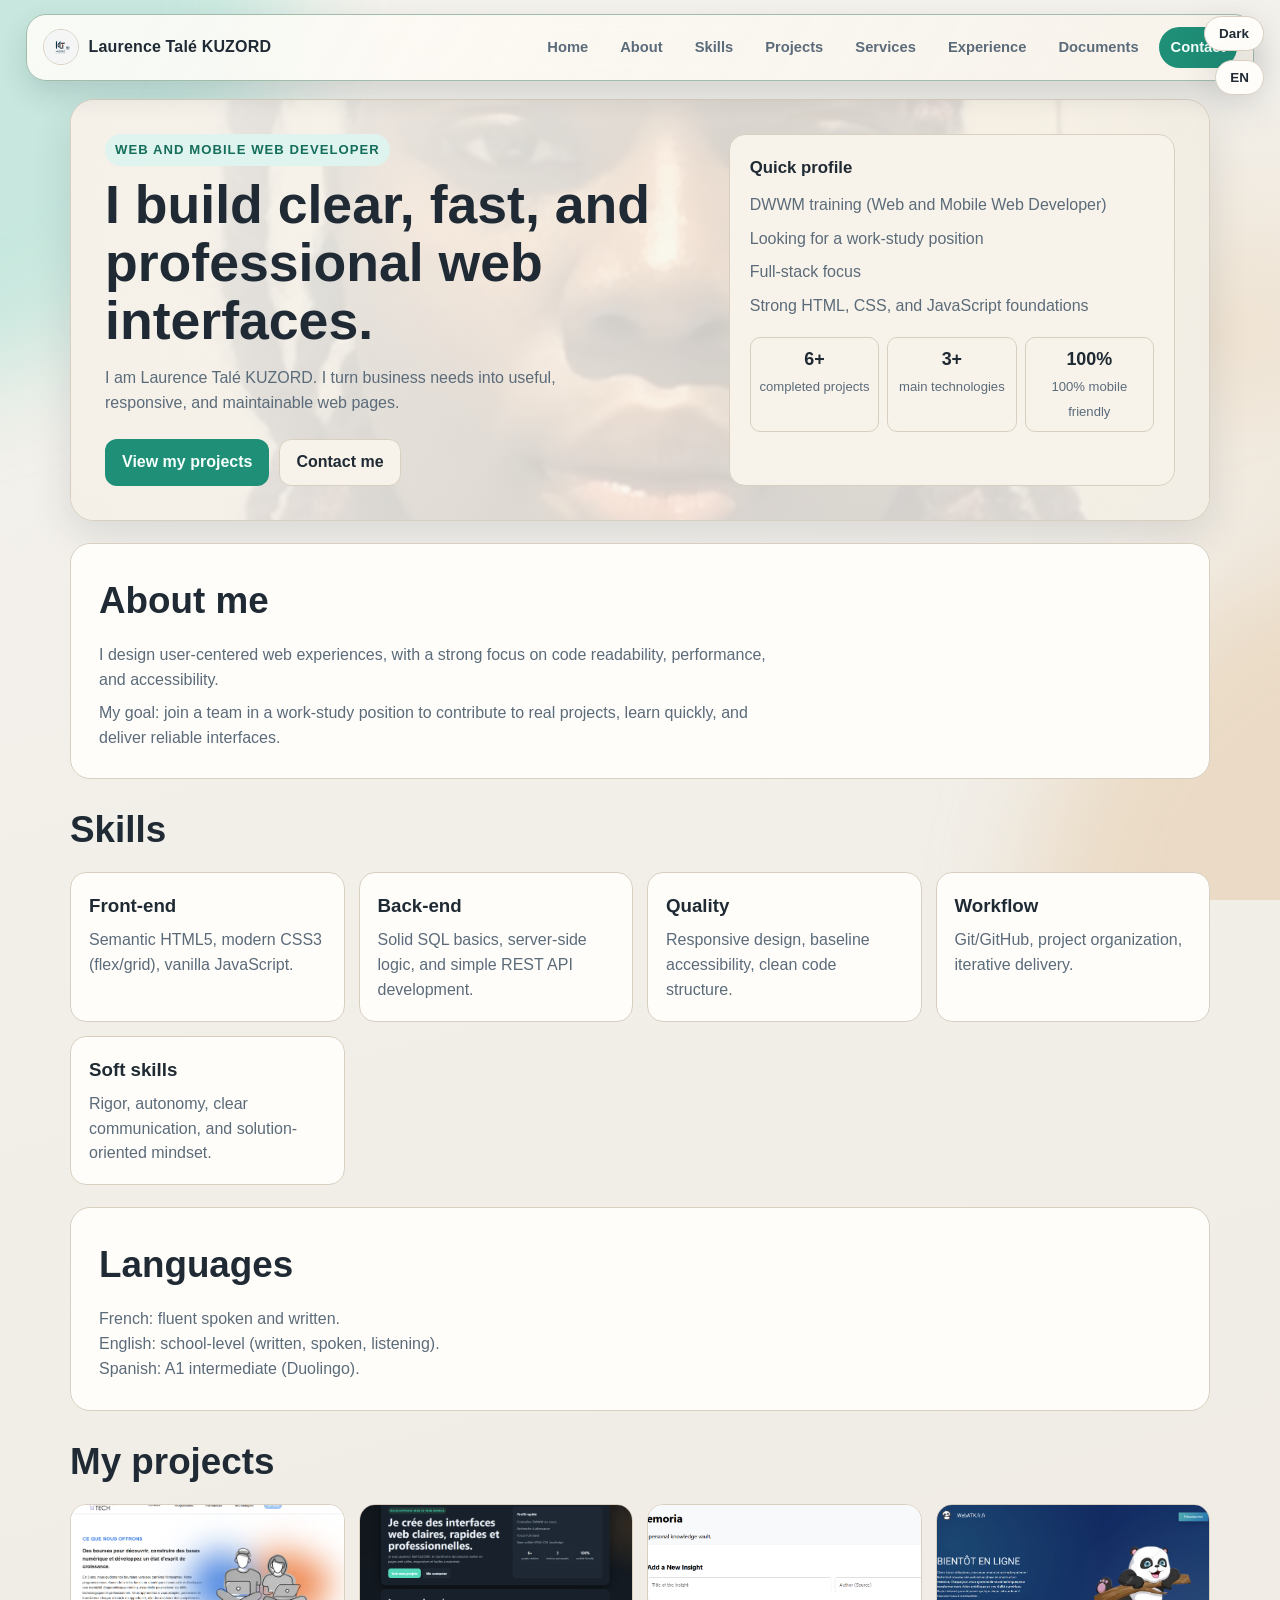
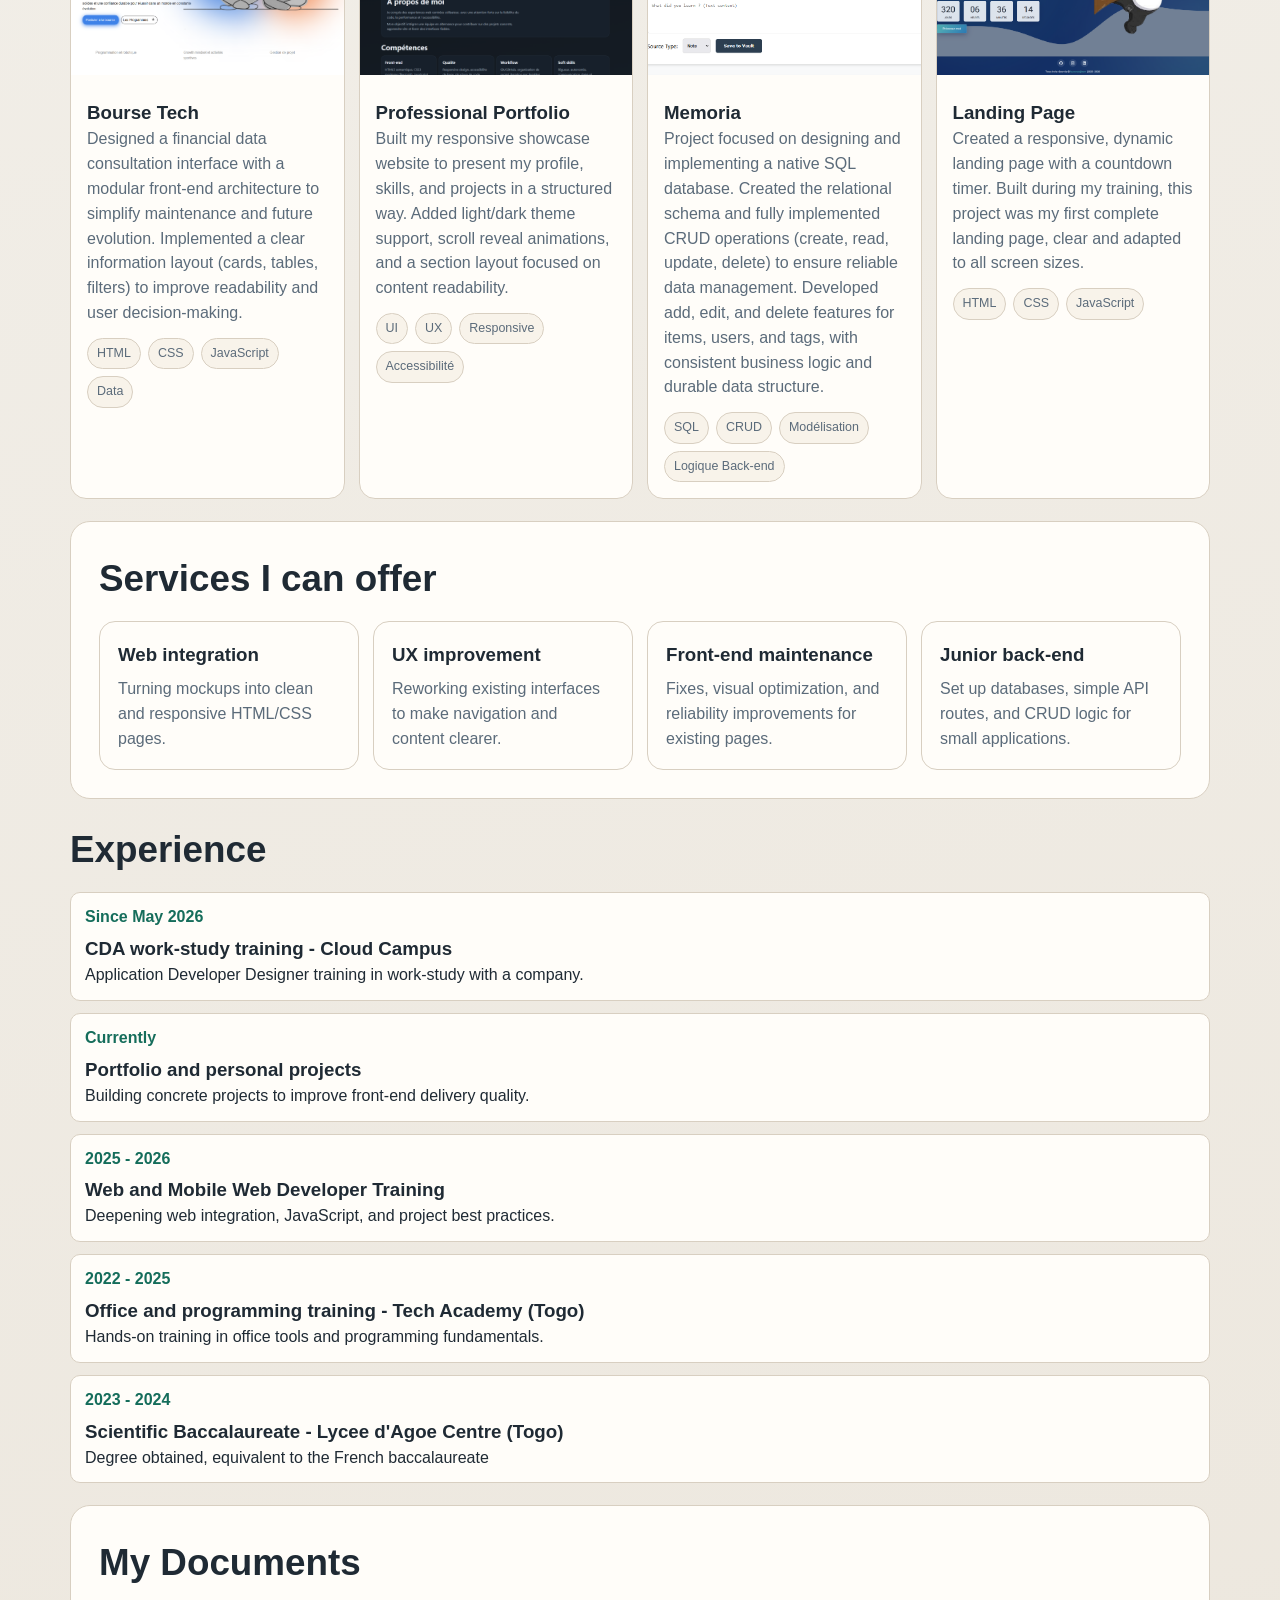
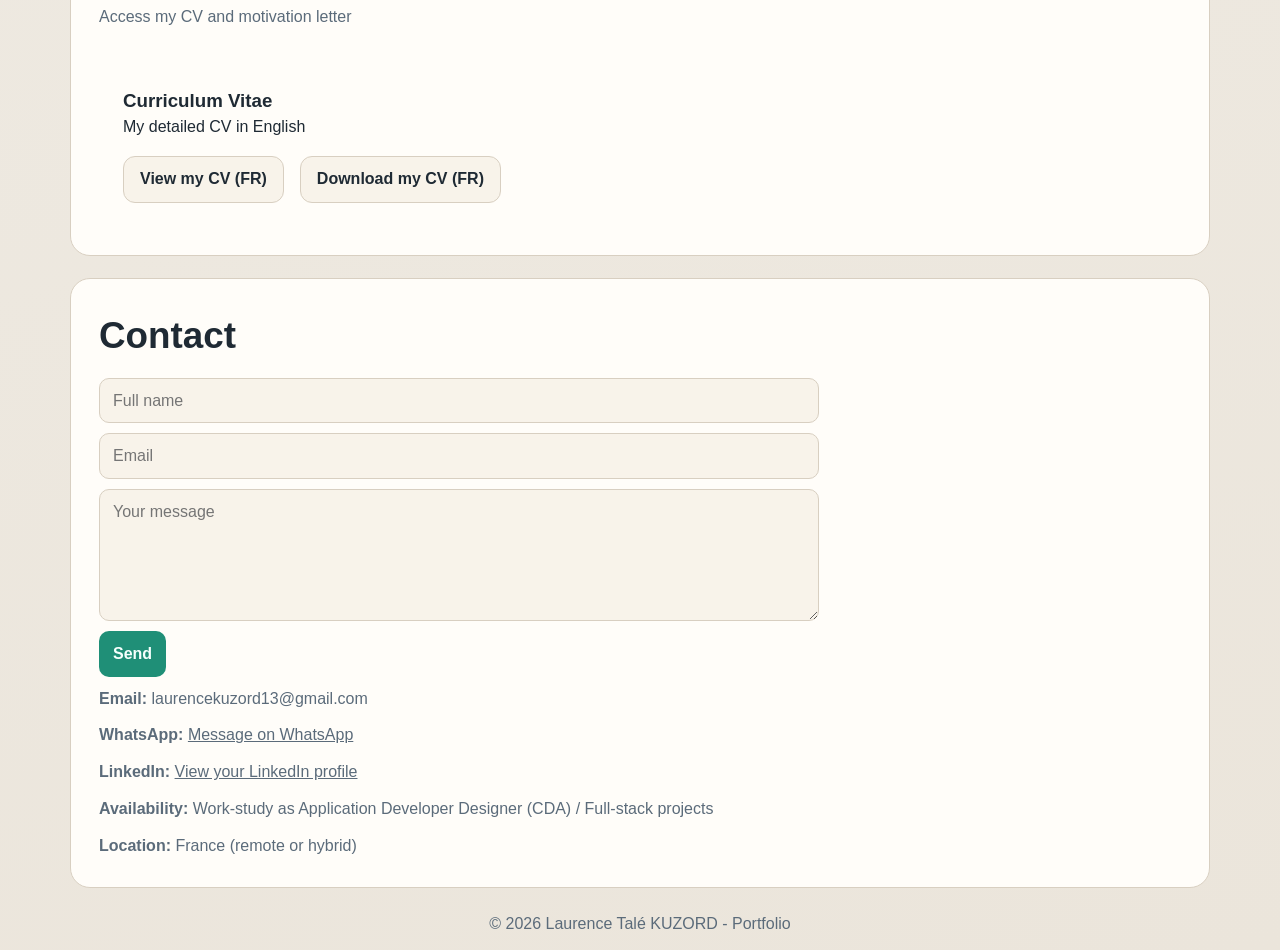
==== commit 06164868: "feat: update education timeline" ====
--- a/index.html
+++ b/index.html
@@ -243,24 +243,29 @@
       <h2 class="section-title" data-i18n="experience_title">Parcours</h2>
       <div class="timeline">
         <article class="timeline-item">
-          <p class="timeline-date" data-i18n="exp_1_date">Actuellement</p>
-          <h3 data-i18n="exp_1_title">Portfolio et projets personnels</h3>
-          <p data-i18n="exp_1_text">Création de projets concrets pour renforcer la qualité de livraison front-end.</p>
-        </article>
-        <article class="timeline-item">
-          <p class="timeline-date" data-i18n="exp_2_date">2025 - 2026</p>
-          <h3 data-i18n="exp_2_title">Formation Développeuse Web et Web Mobile</h3>
-          <p data-i18n="exp_2_text">Approfondissement en intégration web, JavaScript et bonnes pratiques de projet.</p>
-        </article>
-        <article class="timeline-item">
-          <p class="timeline-date" data-i18n="exp_3_date">2022 - 2025</p>
-          <h3 data-i18n="exp_3_title">Formation en bureautique et en programmation - Tech Academy (Togo)</h3>
-          <p data-i18n="exp_3_text">Formation pratique en outils bureautiques et en bases de la programmation.</p>
-        </article>
-        <article class="timeline-item">
-          <p class="timeline-date" data-i18n="exp_4_date">2023 - 2024</p>
-          <h3 data-i18n="exp_4_title">Baccalauréat scientifique - Lycée d'Agoè Centre (Togo)</h3>
-          <p data-i18n="exp_4_text">Diplôme obtenu, équivalent au baccalauréat français.</p>
+          <p class="timeline-date" data-i18n="exp_1_date">Depuis mai 2026</p>
+          <h3 data-i18n="exp_1_title">Formation CDA en alternance - Cloud Campus</h3>
+          <p data-i18n="exp_1_text">Formation Conceptrice Developpeuse d'Applications en alternance avec une entreprise.</p>
+        </article>
+        <article class="timeline-item">
+          <p class="timeline-date" data-i18n="exp_2_date">Actuellement</p>
+          <h3 data-i18n="exp_2_title">Portfolio et projets personnels</h3>
+          <p data-i18n="exp_2_text">Creation de projets concrets pour renforcer la qualite de livraison front-end.</p>
+        </article>
+        <article class="timeline-item">
+          <p class="timeline-date" data-i18n="exp_3_date">2025 - 2026</p>
+          <h3 data-i18n="exp_3_title">Formation Developpeuse Web et Web Mobile</h3>
+          <p data-i18n="exp_3_text">Approfondissement en integration web, JavaScript et bonnes pratiques de projet.</p>
+        </article>
+        <article class="timeline-item">
+          <p class="timeline-date" data-i18n="exp_4_date">2022 - 2025</p>
+          <h3 data-i18n="exp_4_title">Formation en bureautique et en programmation - Tech Academy (Togo)</h3>
+          <p data-i18n="exp_4_text">Formation pratique en outils bureautiques et en bases de la programmation.</p>
+        </article>
+        <article class="timeline-item">
+          <p class="timeline-date" data-i18n="exp_5_date">2023 - 2024</p>
+          <h3 data-i18n="exp_5_title">Baccalaureat scientifique - Lycee d'Agoe Centre (Togo)</h3>
+          <p data-i18n="exp_5_text">Diplome obtenu, equivalent au baccalaureat francais.</p>
         </article>
       </div>
     </section>
